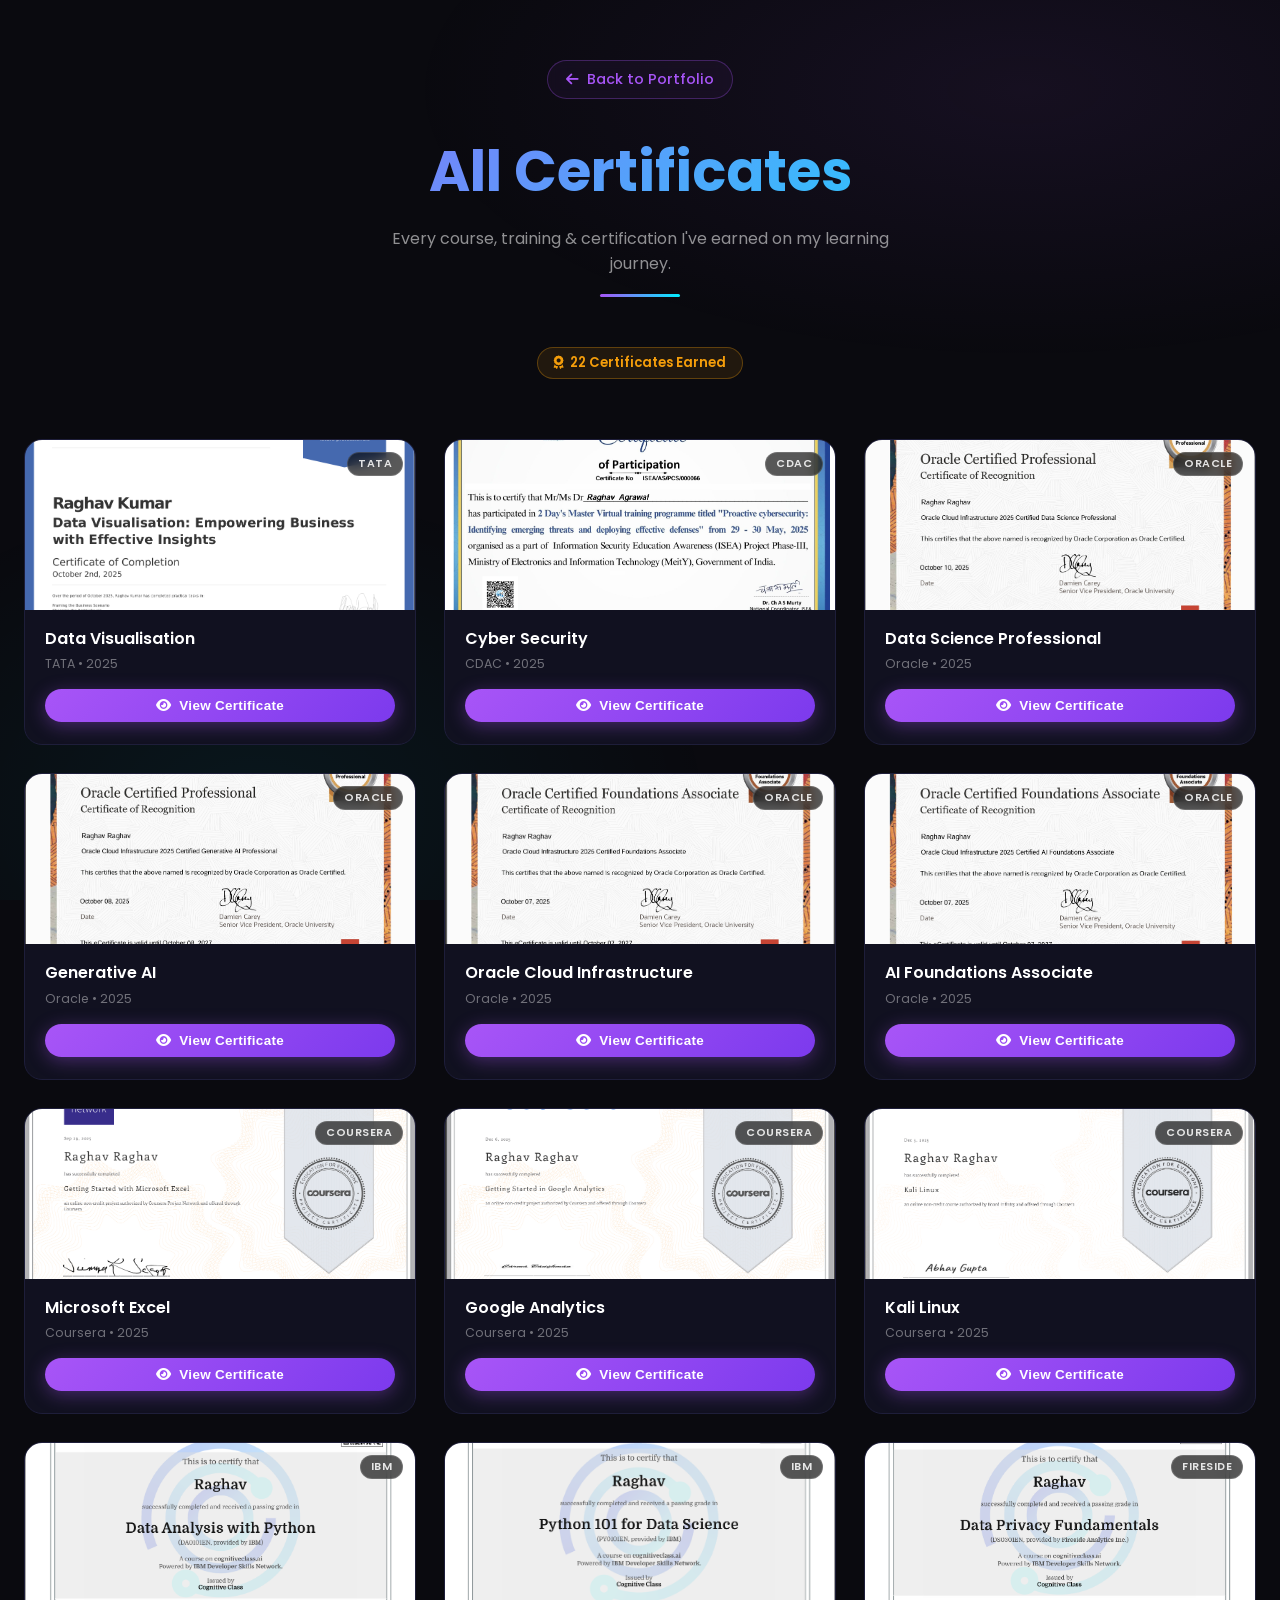
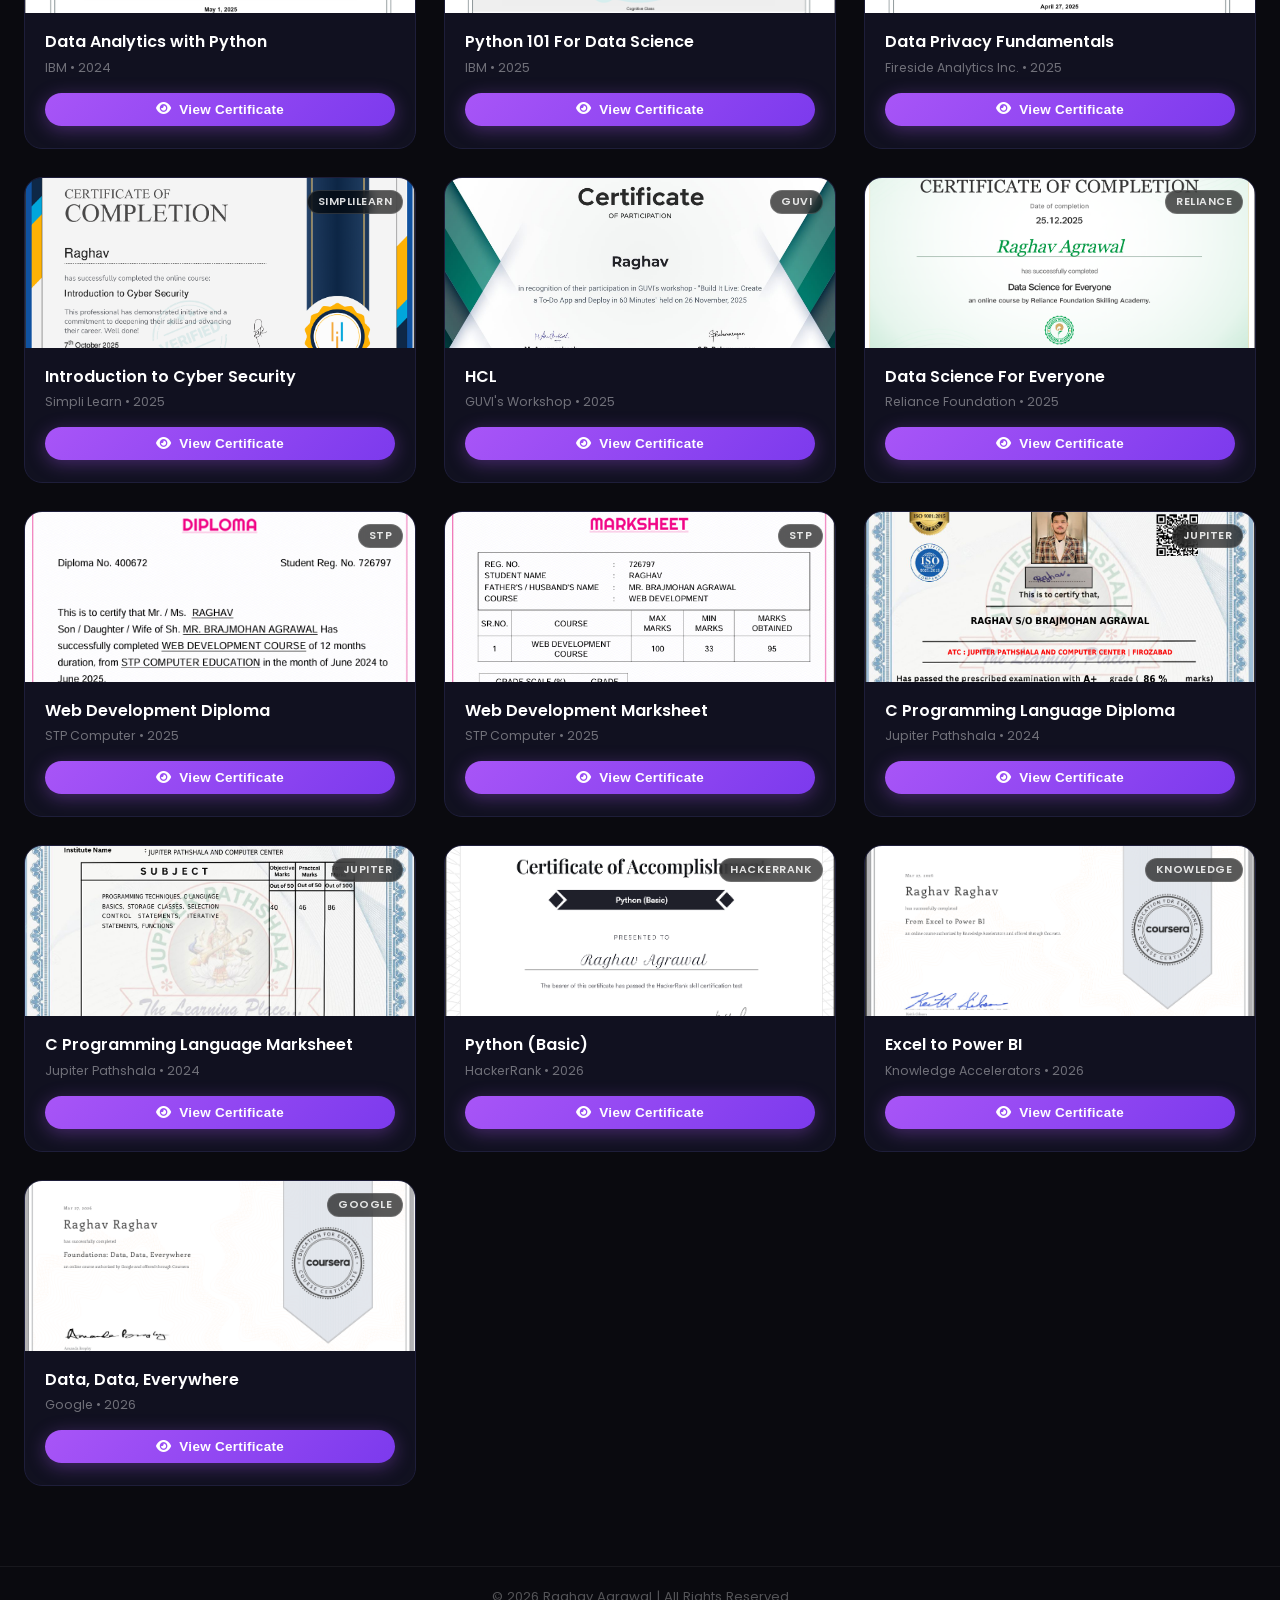
==== all-certificates.html @ f2130885 "Add files via upload" ====
<!DOCTYPE html>
<html lang="en">
<head>
<meta charset="UTF-8">
<meta name="viewport" content="width=device-width, initial-scale=1.0">
<title>All Certificates | Raghav Agrawal</title>
<link href="https://fonts.googleapis.com/css2?family=Poppins:wght@300;400;600;700&display=swap" rel="stylesheet">
<link href="https://cdnjs.cloudflare.com/ajax/libs/font-awesome/6.5.0/css/all.min.css" rel="stylesheet">
<style>
  *, *::before, *::after { margin: 0; padding: 0; box-sizing: border-box; }

  :root {
    --cyan: #0ef;
    --purple: #a855f7;
    --gold: #f59e0b;
    --dark: #0a0a0f;
    --card-bg: #111120;
    --card-border: #1e1e3a;
  }

  body {
    background: var(--dark);
    color: #fff;
    font-family: 'Poppins', sans-serif;
    min-height: 100vh;
    overflow-x: hidden;
  }

  body::before {
    content: '';
    position: fixed;
    inset: 0;
    background:
      radial-gradient(ellipse 80% 50% at 80% 10%, rgba(168,85,247,0.08) 0%, transparent 60%),
      radial-gradient(ellipse 60% 60% at 20% 90%, rgba(0,238,255,0.06) 0%, transparent 60%);
    pointer-events: none;
    z-index: 0;
  }

  /* ─── Header ─── */
  .page-header {
    position: relative;
    z-index: 1;
    text-align: center;
    padding: 60px 20px 20px;
  }

  .back-btn {
    display: inline-flex;
    align-items: center;
    gap: 8px;
    color: var(--purple);
    text-decoration: none;
    font-size: 0.9rem;
    font-weight: 500;
    margin-bottom: 30px;
    padding: 8px 18px;
    border: 1px solid rgba(168,85,247,0.3);
    border-radius: 30px;
    transition: all 0.3s;
    backdrop-filter: blur(6px);
    background: rgba(168,85,247,0.05);
  }
  .back-btn:hover {
    background: rgba(168,85,247,0.15);
    box-shadow: 0 0 20px rgba(168,85,247,0.3);
    transform: translateX(-4px);
  }

  .page-header h1 {
    font-size: clamp(2rem, 5vw, 3.5rem);
    font-weight: 700;
    background: linear-gradient(135deg, var(--purple), var(--cyan));
    -webkit-background-clip: text;
    -webkit-text-fill-color: transparent;
    background-clip: text;
    margin-bottom: 12px;
  }

  .page-header p {
    color: rgba(255,255,255,0.55);
    font-size: 1rem;
    max-width: 500px;
    margin: 0 auto;
  }

  .divider {
    width: 80px;
    height: 3px;
    background: linear-gradient(90deg, var(--purple), var(--cyan));
    margin: 18px auto 50px;
    border-radius: 4px;
  }

  /* ─── Count badge ─── */
  .cert-count {
    display: inline-flex;
    align-items: center;
    gap: 6px;
    background: rgba(245,158,11,0.1);
    border: 1px solid rgba(245,158,11,0.3);
    color: var(--gold);
    font-size: 0.82rem;
    font-weight: 600;
    padding: 5px 16px;
    border-radius: 20px;
    margin-bottom: 40px;
  }

  /* ─── Grid ─── */
  .certs-grid {
    position: relative;
    z-index: 1;
    display: grid;
    grid-template-columns: repeat(auto-fill, minmax(290px, 1fr));
    gap: 28px;
    max-width: 1300px;
    margin: 0 auto;
    padding: 0 24px 80px;
  }

  /* ─── Card ─── */
  .cert-card {
    background: var(--card-bg);
    border: 1px solid var(--card-border);
    border-radius: 18px;
    overflow: hidden;
    transition: transform 0.35s, box-shadow 0.35s, border-color 0.35s;
    animation: fadeUp 0.5s both;
    cursor: pointer;
  }
  .cert-card:hover {
    transform: translateY(-8px);
    border-color: rgba(168,85,247,0.4);
    box-shadow: 0 20px 50px rgba(168,85,247,0.12), 0 0 0 1px rgba(168,85,247,0.15);
  }

  @keyframes fadeUp {
    from { opacity: 0; transform: translateY(24px); }
    to   { opacity: 1; transform: translateY(0); }
  }

  /* Staggered animation delays */
  .cert-card:nth-child(1)  { animation-delay: 0.03s; }
  .cert-card:nth-child(2)  { animation-delay: 0.07s; }
  .cert-card:nth-child(3)  { animation-delay: 0.11s; }
  .cert-card:nth-child(4)  { animation-delay: 0.15s; }
  .cert-card:nth-child(5)  { animation-delay: 0.19s; }
  .cert-card:nth-child(6)  { animation-delay: 0.23s; }
  .cert-card:nth-child(7)  { animation-delay: 0.27s; }
  .cert-card:nth-child(8)  { animation-delay: 0.31s; }
  .cert-card:nth-child(9)  { animation-delay: 0.35s; }
  .cert-card:nth-child(10) { animation-delay: 0.39s; }
  .cert-card:nth-child(11) { animation-delay: 0.43s; }
  .cert-card:nth-child(12) { animation-delay: 0.47s; }
  .cert-card:nth-child(13) { animation-delay: 0.51s; }
  .cert-card:nth-child(14) { animation-delay: 0.55s; }
  .cert-card:nth-child(15) { animation-delay: 0.59s; }
  .cert-card:nth-child(16) { animation-delay: 0.63s; }
  .cert-card:nth-child(17) { animation-delay: 0.67s; }
  .cert-card:nth-child(18) { animation-delay: 0.71s; }
  .cert-card:nth-child(19) { animation-delay: 0.75s; }
  .cert-card:nth-child(20) { animation-delay: 0.79s; }
  .cert-card:nth-child(21) { animation-delay: 0.83s; }
  .cert-card:nth-child(22) { animation-delay: 0.87s; }

  .cert-img-wrap {
    width: 100%;
    height: 170px;
    overflow: hidden;
    position: relative;
    background: #0d0d1e;
  }
  .cert-img-wrap img {
    width: 100%;
    height: 100%;
    object-fit: cover;
    transition: transform 0.5s;
  }
  .cert-card:hover .cert-img-wrap img {
    transform: scale(1.06);
  }

  /* hover zoom overlay */
  .zoom-overlay {
    position: absolute;
    inset: 0;
    background: rgba(168,85,247,0.15);
    display: flex;
    align-items: center;
    justify-content: center;
    opacity: 0;
    transition: opacity 0.3s;
  }
  .zoom-overlay i {
    font-size: 2rem;
    color: #fff;
    filter: drop-shadow(0 0 10px rgba(168,85,247,0.8));
  }
  .cert-card:hover .zoom-overlay { opacity: 1; }

  /* Issuer badge */
  .cert-issuer {
    position: absolute;
    top: 12px;
    right: 12px;
    background: rgba(0,0,0,0.65);
    border: 1px solid rgba(255,255,255,0.15);
    color: rgba(255,255,255,0.85);
    font-size: 0.68rem;
    font-weight: 600;
    padding: 3px 10px;
    border-radius: 20px;
    backdrop-filter: blur(6px);
    text-transform: uppercase;
    letter-spacing: 0.5px;
  }

  .card-body {
    padding: 18px 20px 22px;
  }

  .card-body h3 {
    font-size: 1rem;
    font-weight: 600;
    color: #fff;
    margin-bottom: 5px;
    line-height: 1.4;
  }

  .card-body .year {
    font-size: 0.78rem;
    color: rgba(255,255,255,0.4);
    margin-bottom: 16px;
  }

  /* ─── View Button ─── */
  .btn-view {
    display: inline-flex;
    align-items: center;
    gap: 8px;
    padding: 9px 22px;
    border-radius: 30px;
    font-size: 0.84rem;
    font-weight: 600;
    text-decoration: none;
    cursor: pointer;
    border: none;
    transition: all 0.3s;
    width: 100%;
    justify-content: center;
    position: relative;
    overflow: hidden;
    background: linear-gradient(135deg, var(--purple), #7c3aed);
    color: #fff;
    box-shadow: 0 4px 18px rgba(168,85,247,0.35);
    letter-spacing: 0.3px;
  }

  .btn-view::before {
    content: '';
    position: absolute;
    top: 0; left: -100%;
    width: 100%; height: 100%;
    background: linear-gradient(90deg, transparent, rgba(255,255,255,0.18), transparent);
    transition: left 0.5s;
  }
  .btn-view:hover {
    box-shadow: 0 6px 30px rgba(168,85,247,0.6);
    transform: translateY(-2px);
  }
  .btn-view:hover::before {
    left: 100%;
  }

  /* ─── Lightbox ─── */
  .lightbox {
    display: none;
    position: fixed;
    inset: 0;
    background: rgba(0,0,0,0.92);
    z-index: 9999;
    align-items: center;
    justify-content: center;
    padding: 20px;
    backdrop-filter: blur(10px);
    animation: fadeIn 0.2s;
  }
  .lightbox.active { display: flex; }

  @keyframes fadeIn {
    from { opacity: 0; } to { opacity: 1; }
  }

  .lightbox-inner {
    position: relative;
    max-width: 90vw;
    max-height: 90vh;
    animation: popIn 0.3s cubic-bezier(0.34, 1.56, 0.64, 1);
  }
  @keyframes popIn {
    from { opacity: 0; transform: scale(0.85); }
    to   { opacity: 1; transform: scale(1); }
  }

  .lightbox-inner img {
    max-width: 100%;
    max-height: 85vh;
    border-radius: 12px;
    box-shadow: 0 0 60px rgba(168,85,247,0.4);
    display: block;
  }

  .lightbox-close {
    position: absolute;
    top: -16px;
    right: -16px;
    width: 36px;
    height: 36px;
    border-radius: 50%;
    background: var(--purple);
    color: #fff;
    border: none;
    cursor: pointer;
    font-size: 1.1rem;
    display: flex;
    align-items: center;
    justify-content: center;
    box-shadow: 0 0 18px rgba(168,85,247,0.6);
    transition: background 0.2s, transform 0.2s;
  }
  .lightbox-close:hover {
    background: #7c3aed;
    transform: rotate(90deg) scale(1.1);
  }

  .lightbox-caption {
    text-align: center;
    margin-top: 14px;
    color: rgba(255,255,255,0.7);
    font-size: 0.9rem;
  }

  /* ─── Footer ─── */
  .page-footer {
    position: relative;
    z-index: 1;
    text-align: center;
    padding: 20px;
    color: rgba(255,255,255,0.3);
    font-size: 0.82rem;
    border-top: 1px solid rgba(255,255,255,0.06);
  }

  @media (max-width: 480px) {
    .certs-grid { grid-template-columns: 1fr; }
  }
</style>
</head>
<body>

<div class="page-header">
  <div>
    <a href="index.html" class="back-btn"><i class="fas fa-arrow-left"></i> Back to Portfolio</a>
  </div>
  <h1>All Certificates</h1>
  <p>Every course, training & certification I've earned on my learning journey.</p>
  <div class="divider"></div>
  <div class="cert-count"><i class="fas fa-award"></i> 22 Certificates Earned</div>
</div>

<div class="certs-grid">

  <!-- 1 -->
  <div class="cert-card" onclick="openLight('assets/Certificates/Data Visualisation.png','Data Visualisation — TATA • 2025')">
    <div class="cert-img-wrap">
      <img src="assets/Certificates/Data Visualisation.png" alt="Data Visualisation">
      <span class="cert-issuer">TATA</span>
      <div class="zoom-overlay"><i class="fas fa-search-plus"></i></div>
    </div>
    <div class="card-body">
      <h3>Data Visualisation</h3>
      <p class="year">TATA • 2025</p>
      <button class="btn-view" onclick="event.stopPropagation(); openLight('assets/Certificates/Data Visualisation.png','Data Visualisation — TATA • 2025')">
        <i class="fas fa-eye"></i> View Certificate
      </button>
    </div>
  </div>

  <!-- 2 -->
  <div class="cert-card" onclick="openLight('assets/Certificates/CDAC.png','Cyber Security — CDAC • 2025')">
    <div class="cert-img-wrap">
      <img src="assets/Certificates/CDAC.png" alt="Cyber Security CDAC">
      <span class="cert-issuer">CDAC</span>
      <div class="zoom-overlay"><i class="fas fa-search-plus"></i></div>
    </div>
    <div class="card-body">
      <h3>Cyber Security</h3>
      <p class="year">CDAC • 2025</p>
      <button class="btn-view" onclick="event.stopPropagation(); openLight('assets/Certificates/CDAC.png','Cyber Security — CDAC • 2025')">
        <i class="fas fa-eye"></i> View Certificate
      </button>
    </div>
  </div>

  <!-- 3 -->
  <div class="cert-card" onclick="openLight('assets/Certificates/Data Science Profissional.png','Data Science Professional — Oracle • 2025')">
    <div class="cert-img-wrap">
      <img src="assets/Certificates/Data Science Profissional.png" alt="Data Science Professional">
      <span class="cert-issuer">Oracle</span>
      <div class="zoom-overlay"><i class="fas fa-search-plus"></i></div>
    </div>
    <div class="card-body">
      <h3>Data Science Professional</h3>
      <p class="year">Oracle • 2025</p>
      <button class="btn-view" onclick="event.stopPropagation(); openLight('assets/Certificates/Data Science Profissional.png','Data Science Professional — Oracle • 2025')">
        <i class="fas fa-eye"></i> View Certificate
      </button>
    </div>
  </div>

  <!-- 4 -->
  <div class="cert-card" onclick="openLight('assets/Certificates/Generative Ai.png','Generative AI — Oracle • 2025')">
    <div class="cert-img-wrap">
      <img src="assets/Certificates/Generative Ai.png" alt="Generative AI">
      <span class="cert-issuer">Oracle</span>
      <div class="zoom-overlay"><i class="fas fa-search-plus"></i></div>
    </div>
    <div class="card-body">
      <h3>Generative AI</h3>
      <p class="year">Oracle • 2025</p>
      <button class="btn-view" onclick="event.stopPropagation(); openLight('assets/Certificates/Generative Ai.png','Generative AI — Oracle • 2025')">
        <i class="fas fa-eye"></i> View Certificate
      </button>
    </div>
  </div>

  <!-- 5 -->
  <div class="cert-card" onclick="openLight('assets/Certificates/Oracle Cloud Infrastructure.png','Oracle Cloud Infrastructure • 2025')">
    <div class="cert-img-wrap">
      <img src="assets/Certificates/Oracle Cloud Infrastructure.png" alt="Oracle Cloud Infrastructure">
      <span class="cert-issuer">Oracle</span>
      <div class="zoom-overlay"><i class="fas fa-search-plus"></i></div>
    </div>
    <div class="card-body">
      <h3>Oracle Cloud Infrastructure</h3>
      <p class="year">Oracle • 2025</p>
      <button class="btn-view" onclick="event.stopPropagation(); openLight('assets/Certificates/Oracle Cloud Infrastructure.png','Oracle Cloud Infrastructure • 2025')">
        <i class="fas fa-eye"></i> View Certificate
      </button>
    </div>
  </div>

  <!-- 6 -->
  <div class="cert-card" onclick="openLight('assets/Certificates/AI Foundations Associate.png','AI Foundations Associate — Oracle • 2025')">
    <div class="cert-img-wrap">
      <img src="assets/Certificates/AI Foundations Associate.png" alt="AI Foundations Associate">
      <span class="cert-issuer">Oracle</span>
      <div class="zoom-overlay"><i class="fas fa-search-plus"></i></div>
    </div>
    <div class="card-body">
      <h3>AI Foundations Associate</h3>
      <p class="year">Oracle • 2025</p>
      <button class="btn-view" onclick="event.stopPropagation(); openLight('assets/Certificates/AI Foundations Associate.png','AI Foundations Associate — Oracle • 2025')">
        <i class="fas fa-eye"></i> View Certificate
      </button>
    </div>
  </div>

  <!-- 7 -->
  <div class="cert-card" onclick="openLight('assets/Certificates/Microsoft Excel.png','Microsoft Excel — Coursera • 2025')">
    <div class="cert-img-wrap">
      <img src="assets/Certificates/Microsoft Excel.png" alt="Microsoft Excel">
      <span class="cert-issuer">Coursera</span>
      <div class="zoom-overlay"><i class="fas fa-search-plus"></i></div>
    </div>
    <div class="card-body">
      <h3>Microsoft Excel</h3>
      <p class="year">Coursera • 2025</p>
      <button class="btn-view" onclick="event.stopPropagation(); openLight('assets/Certificates/Microsoft Excel.png','Microsoft Excel — Coursera • 2025')">
        <i class="fas fa-eye"></i> View Certificate
      </button>
    </div>
  </div>

  <!-- 8 -->
  <div class="cert-card" onclick="openLight('assets/Certificates/Google Analytics.png','Google Analytics — Coursera • 2025')">
    <div class="cert-img-wrap">
      <img src="assets/Certificates/Google Analytics.png" alt="Google Analytics">
      <span class="cert-issuer">Coursera</span>
      <div class="zoom-overlay"><i class="fas fa-search-plus"></i></div>
    </div>
    <div class="card-body">
      <h3>Google Analytics</h3>
      <p class="year">Coursera • 2025</p>
      <button class="btn-view" onclick="event.stopPropagation(); openLight('assets/Certificates/Google Analytics.png','Google Analytics — Coursera • 2025')">
        <i class="fas fa-eye"></i> View Certificate
      </button>
    </div>
  </div>

  <!-- 9 -->
  <div class="cert-card" onclick="openLight('assets/Certificates/Kali linux.png','Kali Linux — Coursera • 2025')">
    <div class="cert-img-wrap">
      <img src="assets/Certificates/Kali linux.png" alt="Kali Linux">
      <span class="cert-issuer">Coursera</span>
      <div class="zoom-overlay"><i class="fas fa-search-plus"></i></div>
    </div>
    <div class="card-body">
      <h3>Kali Linux</h3>
      <p class="year">Coursera • 2025</p>
      <button class="btn-view" onclick="event.stopPropagation(); openLight('assets/Certificates/Kali linux.png','Kali Linux — Coursera • 2025')">
        <i class="fas fa-eye"></i> View Certificate
      </button>
    </div>
  </div>

  <!-- 10 -->
  <div class="cert-card" onclick="openLight('assets/Certificates/Data Analysis with Python IBM.png','Data Analytics with Python — IBM • 2024')">
    <div class="cert-img-wrap">
      <img src="assets/Certificates/Data Analysis with Python IBM.png" alt="Data Analysis IBM">
      <span class="cert-issuer">IBM</span>
      <div class="zoom-overlay"><i class="fas fa-search-plus"></i></div>
    </div>
    <div class="card-body">
      <h3>Data Analytics with Python</h3>
      <p class="year">IBM • 2024</p>
      <button class="btn-view" onclick="event.stopPropagation(); openLight('assets/Certificates/Data Analysis with Python IBM.png','Data Analytics with Python — IBM • 2024')">
        <i class="fas fa-eye"></i> View Certificate
      </button>
    </div>
  </div>

  <!-- 11 -->
  <div class="cert-card" onclick="openLight('assets/Certificates/python.png','Python 101 For Data Science — IBM • 2025')">
    <div class="cert-img-wrap">
      <img src="assets/Certificates/python.png" alt="Python IBM">
      <span class="cert-issuer">IBM</span>
      <div class="zoom-overlay"><i class="fas fa-search-plus"></i></div>
    </div>
    <div class="card-body">
      <h3>Python 101 For Data Science</h3>
      <p class="year">IBM • 2025</p>
      <button class="btn-view" onclick="event.stopPropagation(); openLight('assets/Certificates/python.png','Python 101 For Data Science — IBM • 2025')">
        <i class="fas fa-eye"></i> View Certificate
      </button>
    </div>
  </div>

  <!-- 12 -->
  <div class="cert-card" onclick="openLight('assets/Certificates/Data Privacy Fundamentals.png','Data Privacy Fundamentals • 2025')">
    <div class="cert-img-wrap">
      <img src="assets/Certificates/Data Privacy Fundamentals.png" alt="Data Privacy">
      <span class="cert-issuer">Fireside</span>
      <div class="zoom-overlay"><i class="fas fa-search-plus"></i></div>
    </div>
    <div class="card-body">
      <h3>Data Privacy Fundamentals</h3>
      <p class="year">Fireside Analytics Inc. • 2025</p>
      <button class="btn-view" onclick="event.stopPropagation(); openLight('assets/Certificates/Data Privacy Fundamentals.png','Data Privacy Fundamentals • 2025')">
        <i class="fas fa-eye"></i> View Certificate
      </button>
    </div>
  </div>

  <!-- 13 -->
  <div class="cert-card" onclick="openLight('assets/Certificates/Cyber Security.png','Introduction to Cyber Security — Simpli Learn • 2025')">
    <div class="cert-img-wrap">
      <img src="assets/Certificates/Cyber Security.png" alt="Cyber Security">
      <span class="cert-issuer">SimpliLearn</span>
      <div class="zoom-overlay"><i class="fas fa-search-plus"></i></div>
    </div>
    <div class="card-body">
      <h3>Introduction to Cyber Security</h3>
      <p class="year">Simpli Learn • 2025</p>
      <button class="btn-view" onclick="event.stopPropagation(); openLight('assets/Certificates/Cyber Security.png','Introduction to Cyber Security — Simpli Learn • 2025')">
        <i class="fas fa-eye"></i> View Certificate
      </button>
    </div>
  </div>

  <!-- 14 -->
  <div class="cert-card" onclick="openLight('assets/Certificates/HCL.jpg','HCL — GUVI Workshop • 2025')">
    <div class="cert-img-wrap">
      <img src="assets/Certificates/HCL.jpg" alt="HCL">
      <span class="cert-issuer">GUVI</span>
      <div class="zoom-overlay"><i class="fas fa-search-plus"></i></div>
    </div>
    <div class="card-body">
      <h3>HCL</h3>
      <p class="year">GUVI's Workshop • 2025</p>
      <button class="btn-view" onclick="event.stopPropagation(); openLight('assets/Certificates/HCL.jpg','HCL — GUVI Workshop • 2025')">
        <i class="fas fa-eye"></i> View Certificate
      </button>
    </div>
  </div>

  <!-- 15 -->
  <div class="cert-card" onclick="openLight('assets/Certificates/Data-Science-for-Everyone.png','Data Science For Everyone — Reliance Foundation • 2025')">
    <div class="cert-img-wrap">
      <img src="assets/Certificates/Data-Science-for-Everyone.png" alt="Data Science">
      <span class="cert-issuer">Reliance</span>
      <div class="zoom-overlay"><i class="fas fa-search-plus"></i></div>
    </div>
    <div class="card-body">
      <h3>Data Science For Everyone</h3>
      <p class="year">Reliance Foundation • 2025</p>
      <button class="btn-view" onclick="event.stopPropagation(); openLight('assets/Certificates/Data-Science-for-Everyone.png','Data Science For Everyone — Reliance Foundation • 2025')">
        <i class="fas fa-eye"></i> View Certificate
      </button>
    </div>
  </div>

  <!-- 16 -->
  <div class="cert-card" onclick="openLight('assets/Certificates/web development diploma.png','Web Development Diploma — STP Computer • 2025')">
    <div class="cert-img-wrap">
      <img src="assets/Certificates/web development diploma.png" alt="Web Development Diploma">
      <span class="cert-issuer">STP</span>
      <div class="zoom-overlay"><i class="fas fa-search-plus"></i></div>
    </div>
    <div class="card-body">
      <h3>Web Development Diploma</h3>
      <p class="year">STP Computer • 2025</p>
      <button class="btn-view" onclick="event.stopPropagation(); openLight('assets/Certificates/web development diploma.png','Web Development Diploma — STP Computer • 2025')">
        <i class="fas fa-eye"></i> View Certificate
      </button>
    </div>
  </div>

  <!-- 17 -->
  <div class="cert-card" onclick="openLight('assets/Certificates/Web Deblopment Marksheet.png','Web Development Marksheet — STP Computer • 2025')">
    <div class="cert-img-wrap">
      <img src="assets/Certificates/Web Deblopment Marksheet.png" alt="Web Development Marksheet">
      <span class="cert-issuer">STP</span>
      <div class="zoom-overlay"><i class="fas fa-search-plus"></i></div>
    </div>
    <div class="card-body">
      <h3>Web Development Marksheet</h3>
      <p class="year">STP Computer • 2025</p>
      <button class="btn-view" onclick="event.stopPropagation(); openLight('assets/Certificates/Web Deblopment Marksheet.png','Web Development Marksheet — STP Computer • 2025')">
        <i class="fas fa-eye"></i> View Certificate
      </button>
    </div>
  </div>

  <!-- 18 -->
  <div class="cert-card" onclick="openLight('assets/Certificates/C Programming Language.png','C Programming Language Diploma — Jupiter Pathshala • 2024')">
    <div class="cert-img-wrap">
      <img src="assets/Certificates/C Programming Language.png" alt="C Programming">
      <span class="cert-issuer">Jupiter</span>
      <div class="zoom-overlay"><i class="fas fa-search-plus"></i></div>
    </div>
    <div class="card-body">
      <h3>C Programming Language Diploma</h3>
      <p class="year">Jupiter Pathshala • 2024</p>
      <button class="btn-view" onclick="event.stopPropagation(); openLight('assets/Certificates/C Programming Language.png','C Programming Language Diploma — Jupiter Pathshala • 2024')">
        <i class="fas fa-eye"></i> View Certificate
      </button>
    </div>
  </div>

  <!-- 19 -->
  <div class="cert-card" onclick="openLight('assets/Certificates/C Programming Language Marksheet.png','C Programming Marksheet — Jupiter Pathshala • 2024')">
    <div class="cert-img-wrap">
      <img src="assets/Certificates/C Programming Language Marksheet.png" alt="C Programming Marksheet">
      <span class="cert-issuer">Jupiter</span>
      <div class="zoom-overlay"><i class="fas fa-search-plus"></i></div>
    </div>
    <div class="card-body">
      <h3>C Programming Language Marksheet</h3>
      <p class="year">Jupiter Pathshala • 2024</p>
      <button class="btn-view" onclick="event.stopPropagation(); openLight('assets/Certificates/C Programming Language Marksheet.png','C Programming Marksheet — Jupiter Pathshala • 2024')">
        <i class="fas fa-eye"></i> View Certificate
      </button>
    </div>
  </div>

  <!-- 20 -->
  <div class="cert-card" onclick="openLight('assets/Certificates/Hacker rank.png','Python (Basic) — HackerRank • 2026')">
    <div class="cert-img-wrap">
      <img src="assets/Certificates/Hacker rank.png" alt="HackerRank Python">
      <span class="cert-issuer">HackerRank</span>
      <div class="zoom-overlay"><i class="fas fa-search-plus"></i></div>
    </div>
    <div class="card-body">
      <h3>Python (Basic)</h3>
      <p class="year">HackerRank • 2026</p>
      <button class="btn-view" onclick="event.stopPropagation(); openLight('assets/Certificates/Hacker rank.png','Python (Basic) — HackerRank • 2026')">
        <i class="fas fa-eye"></i> View Certificate
      </button>
    </div>
  </div>

  <!-- 21 -->
  <div class="cert-card" onclick="openLight('assets/Certificates/Excel to Power BI.png','Excel to Power BI — Knowledge Accelerators • 2026')">
    <div class="cert-img-wrap">
      <img src="assets/Certificates/Excel to Power BI.png" alt="Excel to Power BI">
      <span class="cert-issuer">Knowledge</span>
      <div class="zoom-overlay"><i class="fas fa-search-plus"></i></div>
    </div>
    <div class="card-body">
      <h3>Excel to Power BI</h3>
      <p class="year">Knowledge Accelerators • 2026</p>
      <button class="btn-view" onclick="event.stopPropagation(); openLight('assets/Certificates/Excel to Power BI.png','Excel to Power BI — Knowledge Accelerators • 2026')">
        <i class="fas fa-eye"></i> View Certificate
      </button>
    </div>
  </div>

  <!-- 22 -->
  <div class="cert-card" onclick="openLight('assets/Certificates/Data, Data EveryWhere.png','Data, Data, Everywhere — Google • 2026')">
    <div class="cert-img-wrap">
      <img src="assets/Certificates/Data, Data EveryWhere.png" alt="Data Data Everywhere">
      <span class="cert-issuer">Google</span>
      <div class="zoom-overlay"><i class="fas fa-search-plus"></i></div>
    </div>
    <div class="card-body">
      <h3>Data, Data, Everywhere</h3>
      <p class="year">Google • 2026</p>
      <button class="btn-view" onclick="event.stopPropagation(); openLight('assets/Certificates/Data, Data EveryWhere.png','Data, Data, Everywhere — Google • 2026')">
        <i class="fas fa-eye"></i> View Certificate
      </button>
    </div>
  </div>

</div>

<!-- Lightbox -->
<div class="lightbox" id="lightbox" onclick="closeLight(event)">
  <div class="lightbox-inner">
    <button class="lightbox-close" onclick="closeLightDirect()"><i class="fas fa-times"></i></button>
    <img id="lightboxImg" src="" alt="">
    <p class="lightbox-caption" id="lightboxCaption"></p>
  </div>
</div>

<footer class="page-footer">
  © 2026 Raghav Agrawal | All Rights Reserved
</footer>

<script>
  function openLight(src, caption) {
    document.getElementById('lightboxImg').src = src;
    document.getElementById('lightboxCaption').textContent = caption;
    document.getElementById('lightbox').classList.add('active');
    document.body.style.overflow = 'hidden';
  }
  function closeLight(e) {
    if (e.target === document.getElementById('lightbox')) {
      closeLightDirect();
    }
  }
  function closeLightDirect() {
    document.getElementById('lightbox').classList.remove('active');
    document.body.style.overflow = '';
  }
  document.addEventListener('keydown', e => {
    if (e.key === 'Escape') closeLightDirect();
  });
</script>

</body>
</html>
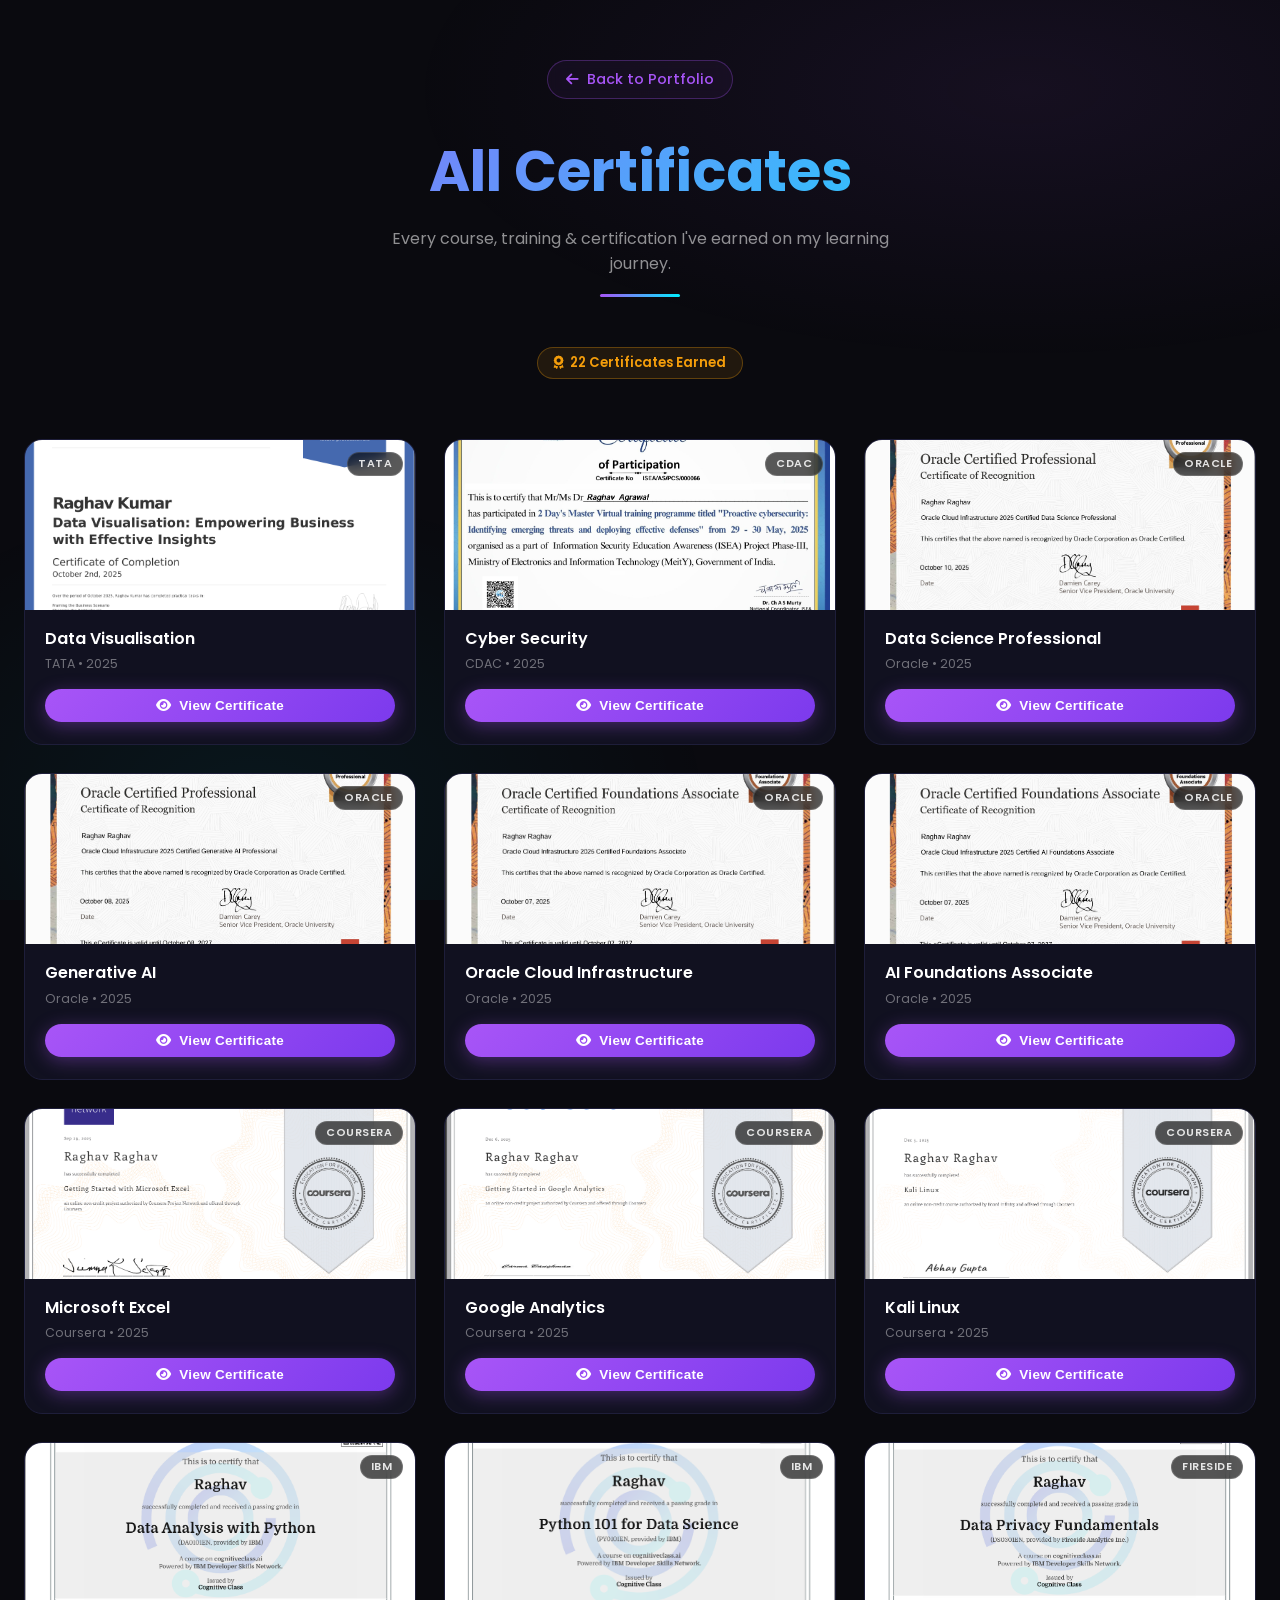
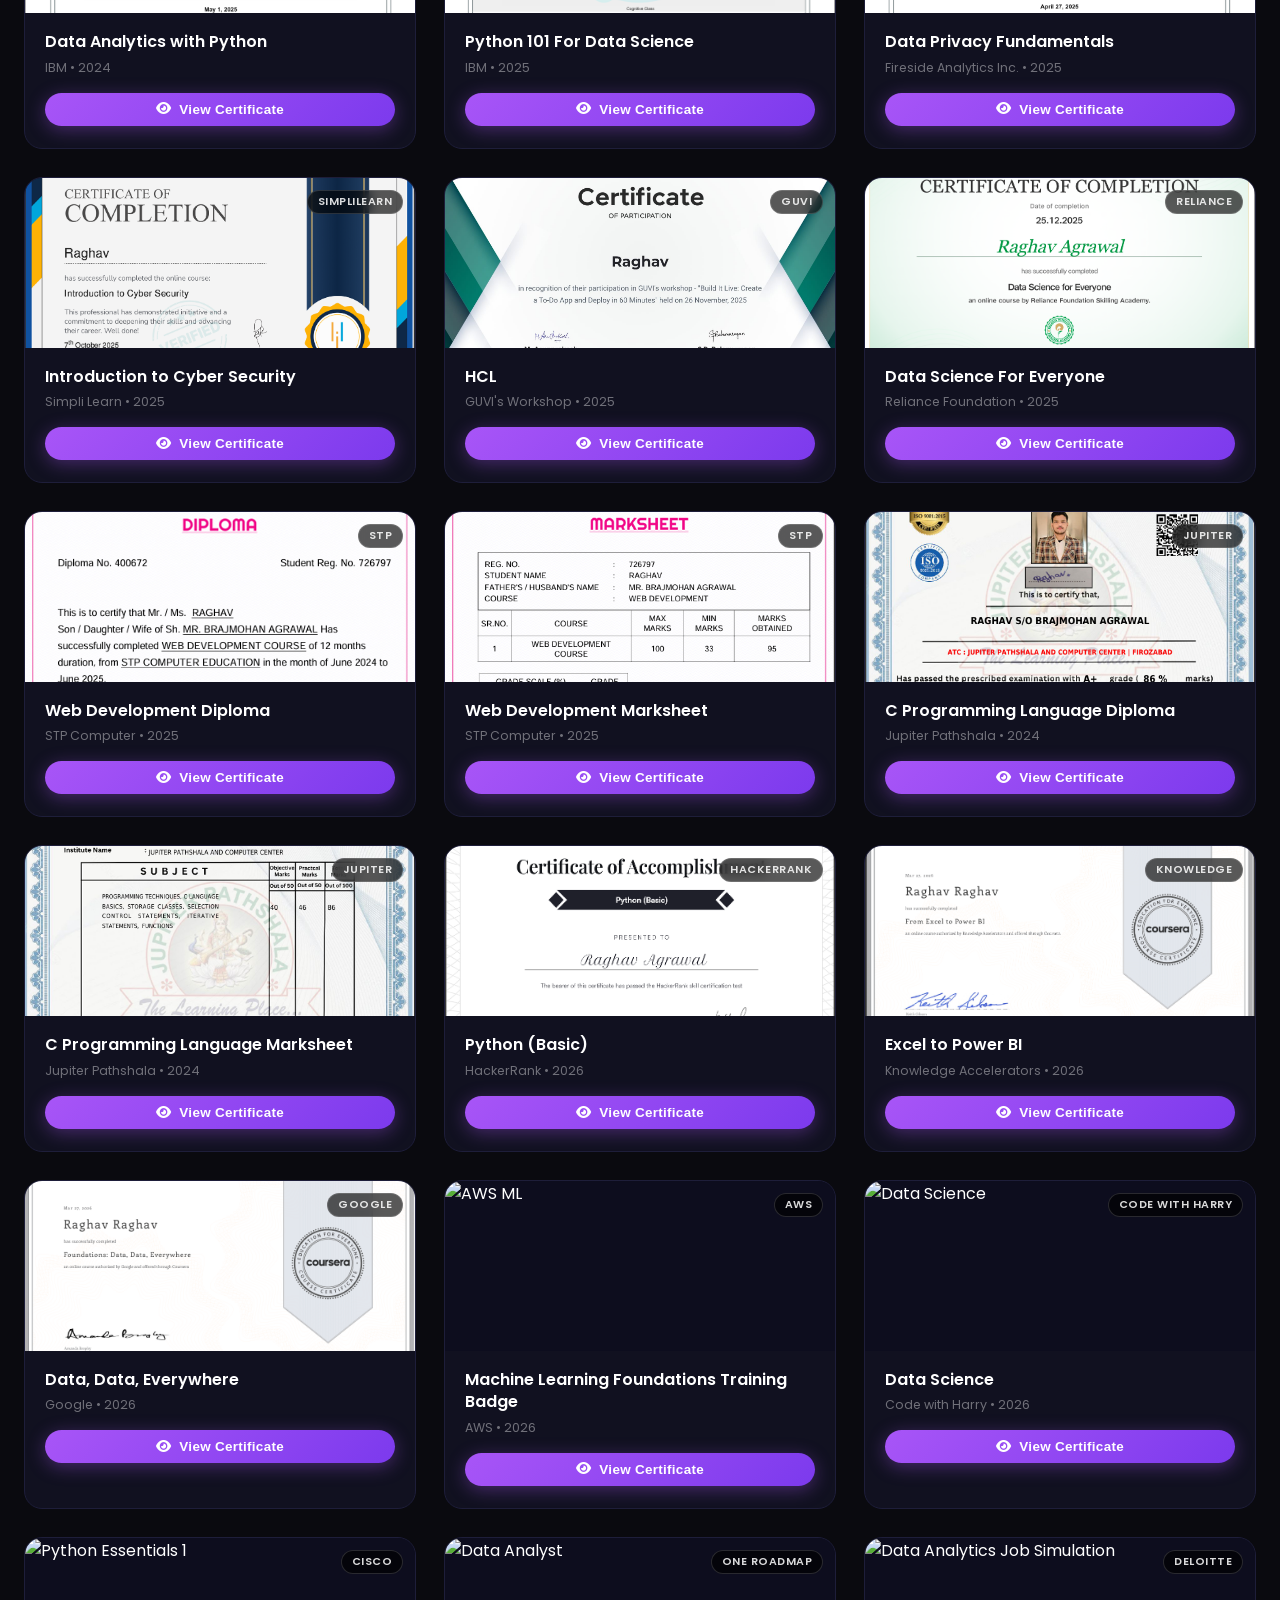
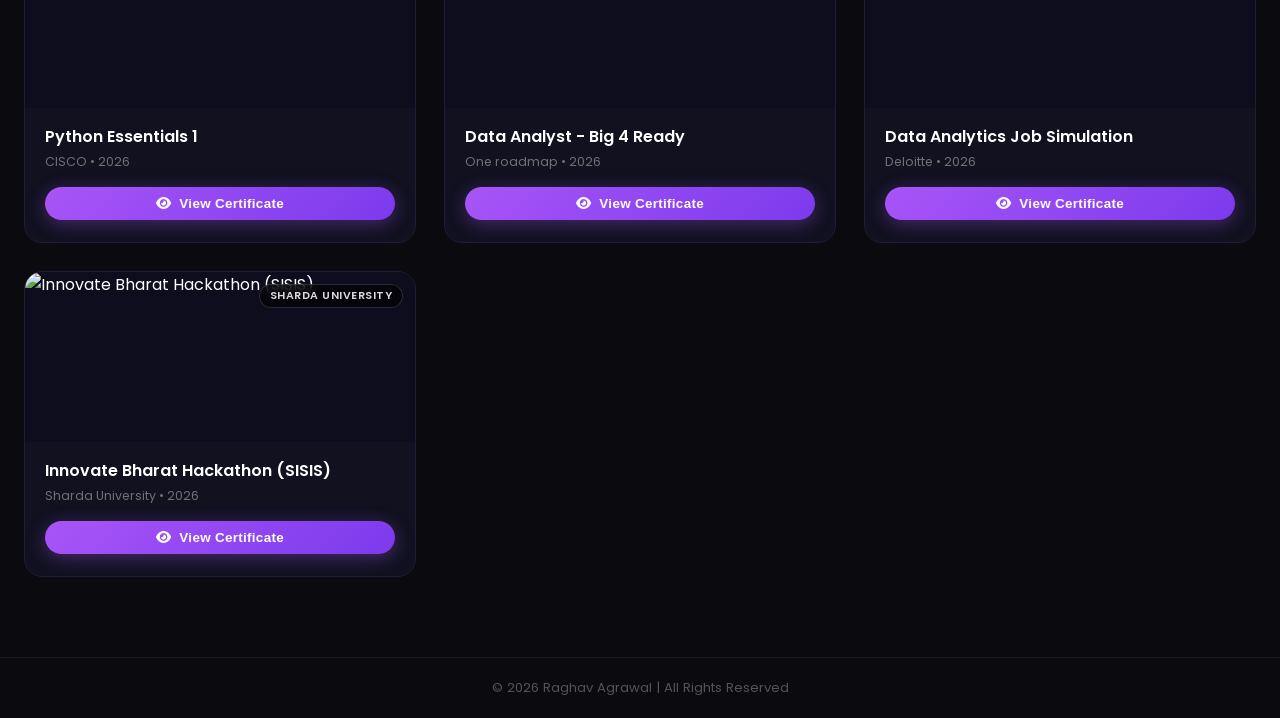
==== commit c307de6c: "Update all-certificates.html" ====
--- a/all-certificates.html
+++ b/all-certificates.html
@@ -722,6 +722,105 @@
       </button>
     </div>
   </div>
+ <!-- ====================================================================================================================================================================  -->
+ <!-- ===================================================================================================================================================================== -->
+  <!-- 23 -->
+  <div class="cert-card" onclick="openLight('assets/Certificates/AWS ML.png','AWS ML — AWS • 2026')">
+    <div class="cert-img-wrap">
+      <img src="assets/Certificates/AWS ML.png" alt="AWS ML">
+      <span class="cert-issuer">AWS</span>
+      <div class="zoom-overlay"><i class="fas fa-search-plus"></i></div>
+    </div>
+    <div class="card-body">
+      <h3>Machine Learning Foundations Training Badge</h3>
+      <p class="year">AWS • 2026</p>
+      <button class="btn-view" onclick="event.stopPropagation(); openLight('assets/Certificates/AWS ML.png','AWS ML — AWS • 2026')">
+        <i class="fas fa-eye"></i> View Certificate
+      </button>
+    </div>
+  </div>
+
+    <!-- 24 -->
+  <div class="cert-card" onclick="openLight('assets/Certificates/Code with Harry.png','Data Science — Code with Harry • 2026')">
+    <div class="cert-img-wrap">
+      <img src="assets/Certificates/Code with Harry.png" alt="Data Science">
+      <span class="cert-issuer">Code with Harry</span>
+      <div class="zoom-overlay"><i class="fas fa-search-plus"></i></div>
+    </div>
+    <div class="card-body">
+      <h3>Data Science</h3>
+      <p class="year">Code with Harry • 2026</p>
+      <button class="btn-view" onclick="event.stopPropagation(); openLight('assets/Certificates/Code with Harry.png','Data Science — Code with Harry • 2026')">
+        <i class="fas fa-eye"></i> View Certificate
+      </button>
+    </div>
+  </div>
+
+  <!-- 25 -->
+  <div class="cert-card" onclick="openLight('assets/Certificates/Python PI.png','Python Essentials 1 — CISCO • 2026')">
+    <div class="cert-img-wrap">
+      <img src="assets/Certificates/Python PI.png" alt="Python Essentials 1">
+      <span class="cert-issuer">CISCO</span>
+      <div class="zoom-overlay"><i class="fas fa-search-plus"></i></div>
+    </div>
+    <div class="card-body">
+      <h3>Python Essentials 1</h3>
+      <p class="year">CISCO • 2026</p>
+      <button class="btn-view" onclick="event.stopPropagation(); openLight('assets/Certificates/Python PI.png','Python Essentials 1 — CISCO • 2026')">
+        <i class="fas fa-eye"></i> View Certificate
+      </button>
+    </div>
+  </div>
+
+  <!-- 26 -->
+  <div class="cert-card" onclick="openLight('assets/Certificates/One roadmap.png','Data Analyst - Big 4 Ready — One roadmap • 2026')">
+    <div class="cert-img-wrap">
+      <img src="assets/Certificates/One roadmap.png" alt="Data Analyst">
+      <span class="cert-issuer">One roadmap</span>
+      <div class="zoom-overlay"><i class="fas fa-search-plus"></i></div>
+    </div>
+    <div class="card-body">
+      <h3>Data Analyst - Big 4 Ready</h3>
+      <p class="year">One roadmap • 2026</p>
+      <button class="btn-view" onclick="event.stopPropagation(); openLight('assets/Certificates/One roadmap.png','Data Analyst - Big 4 Ready — One roadmap • 2026')">
+        <i class="fas fa-eye"></i> View Certificate
+      </button>
+    </div>
+  </div>
+
+  <!-- 27 -->
+  <div class="cert-card" onclick="openLight('assets/Certificates/Deloitte.png','Data	Analytics	Job	Simulation — Deloitte • 2026')">
+    <div class="cert-img-wrap">
+      <img src="assets/Certificates/Deloitte.png" alt="Data	Analytics	Job	Simulation">
+      <span class="cert-issuer">Deloitte</span>
+      <div class="zoom-overlay"><i class="fas fa-search-plus"></i></div>
+    </div>
+    <div class="card-body">
+      <h3>Data	Analytics	Job	Simulation</h3>
+      <p class="year">Deloitte • 2026</p>
+      <button class="btn-view" onclick="event.stopPropagation(); openLight('assets/Certificates/Deloitte.png','Data	Analytics	Job	Simulation — Deloitte • 2026')">
+        <i class="fas fa-eye"></i> View Certificate
+      </button>
+    </div>
+  </div>
+
+  <!-- 28 -->
+  <div class="cert-card" onclick="openLight('assets/Certificates/Hackathon.png','Innovate Bharat Hackathon (SISIS) — Sharda University • 2026')">
+    <div class="cert-img-wrap">
+      <img src="assets/Certificates/Hackathon.png" alt="Innovate Bharat Hackathon (SISIS)">
+      <span class="cert-issuer">Sharda University</span>
+      <div class="zoom-overlay"><i class="fas fa-search-plus"></i></div>
+    </div>
+    <div class="card-body">
+      <h3>Innovate Bharat Hackathon (SISIS)</h3>
+      <p class="year">Sharda University • 2026</p>
+      <button class="btn-view" onclick="event.stopPropagation(); openLight('assets/Certificates/Hackathon.png','Innovate Bharat Hackathon (SISIS) — Sharda University • 2026')">
+        <i class="fas fa-eye"></i> View Certificate
+      </button>
+    </div>
+  </div>
+  </div>
+
 
 </div>
 
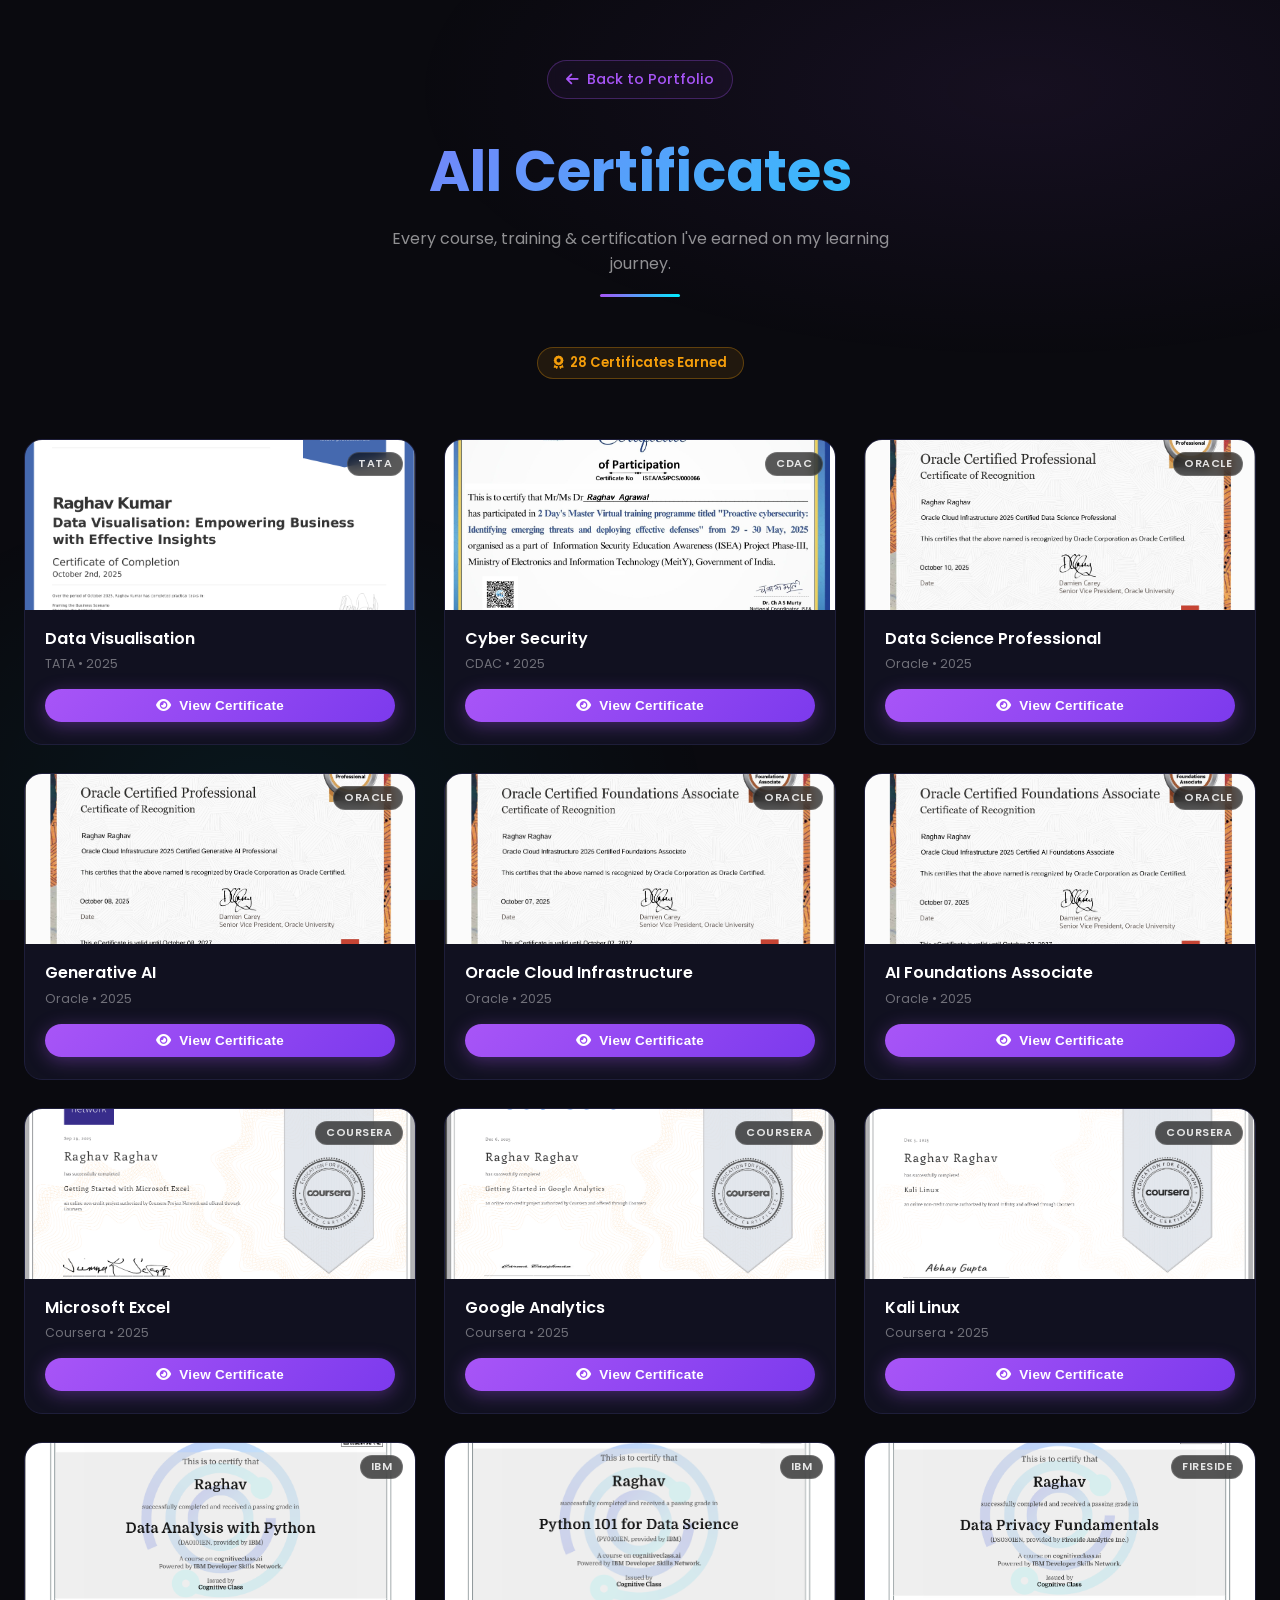
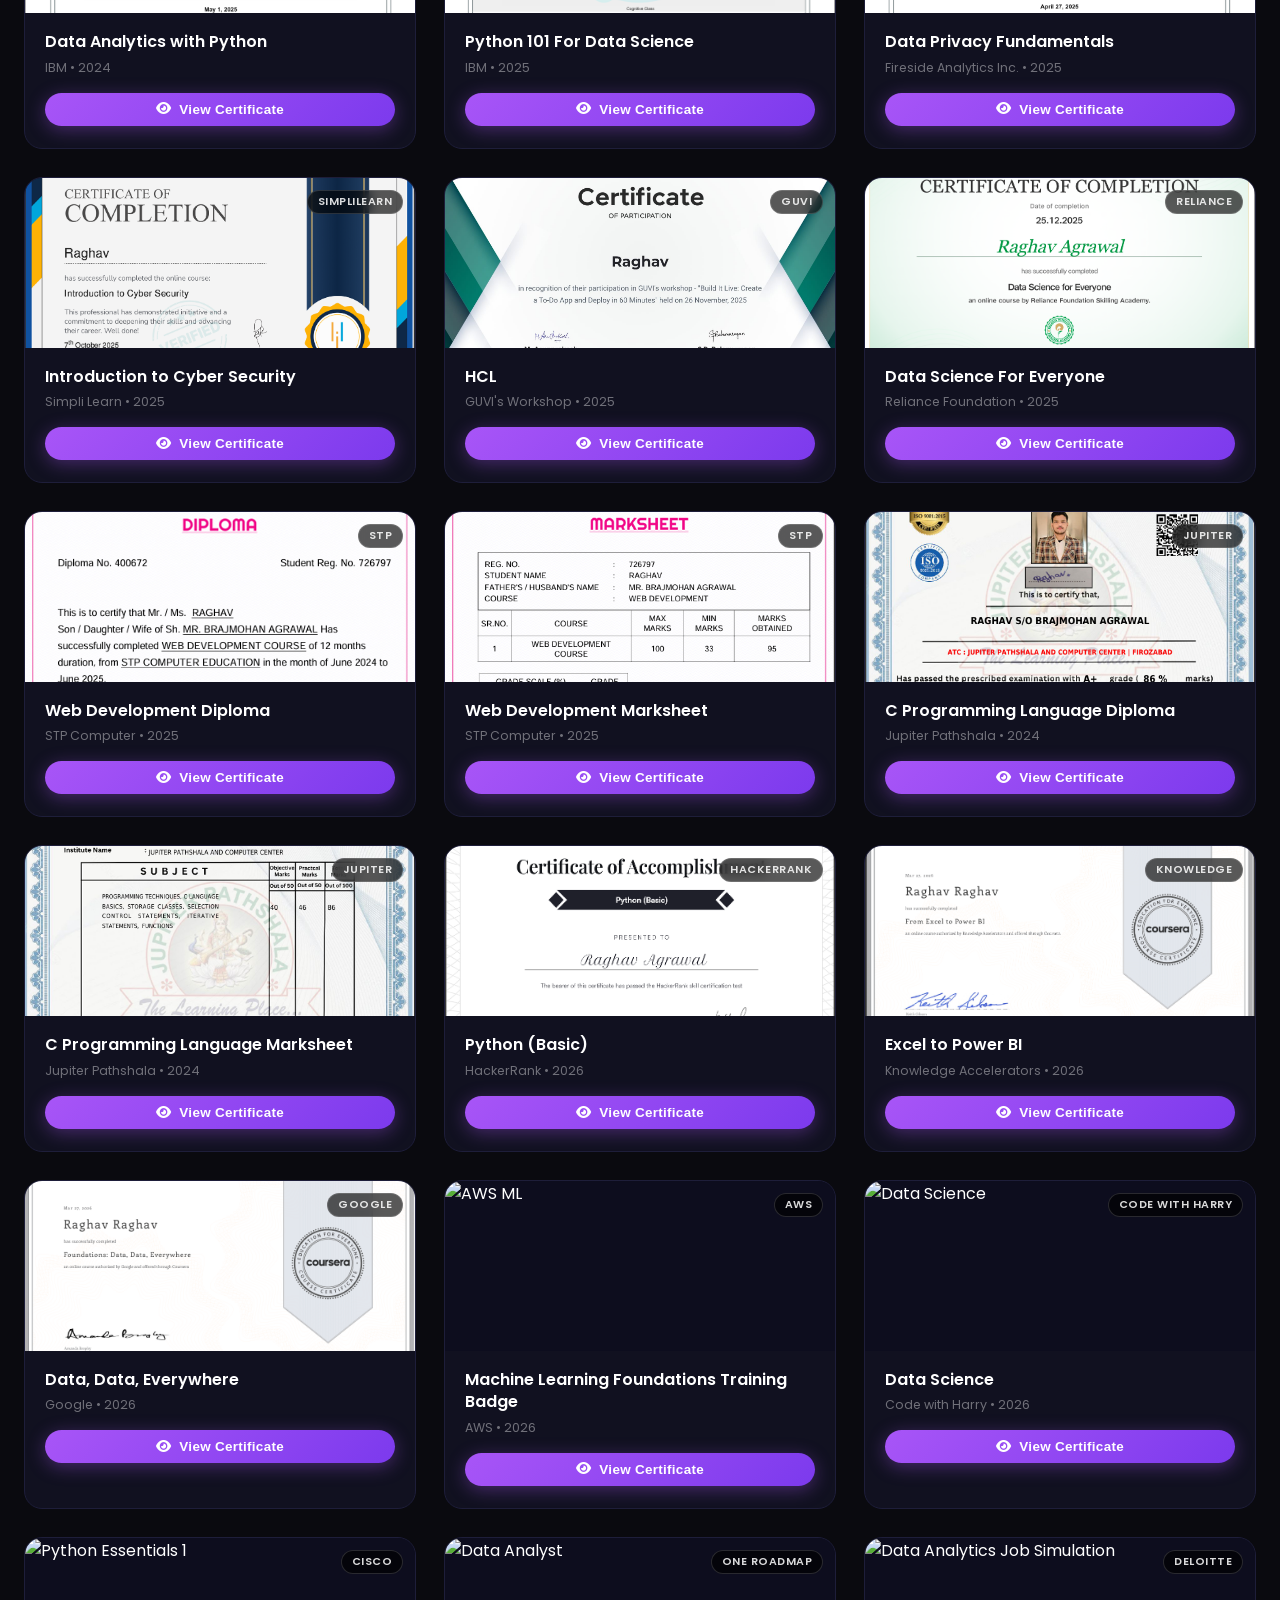
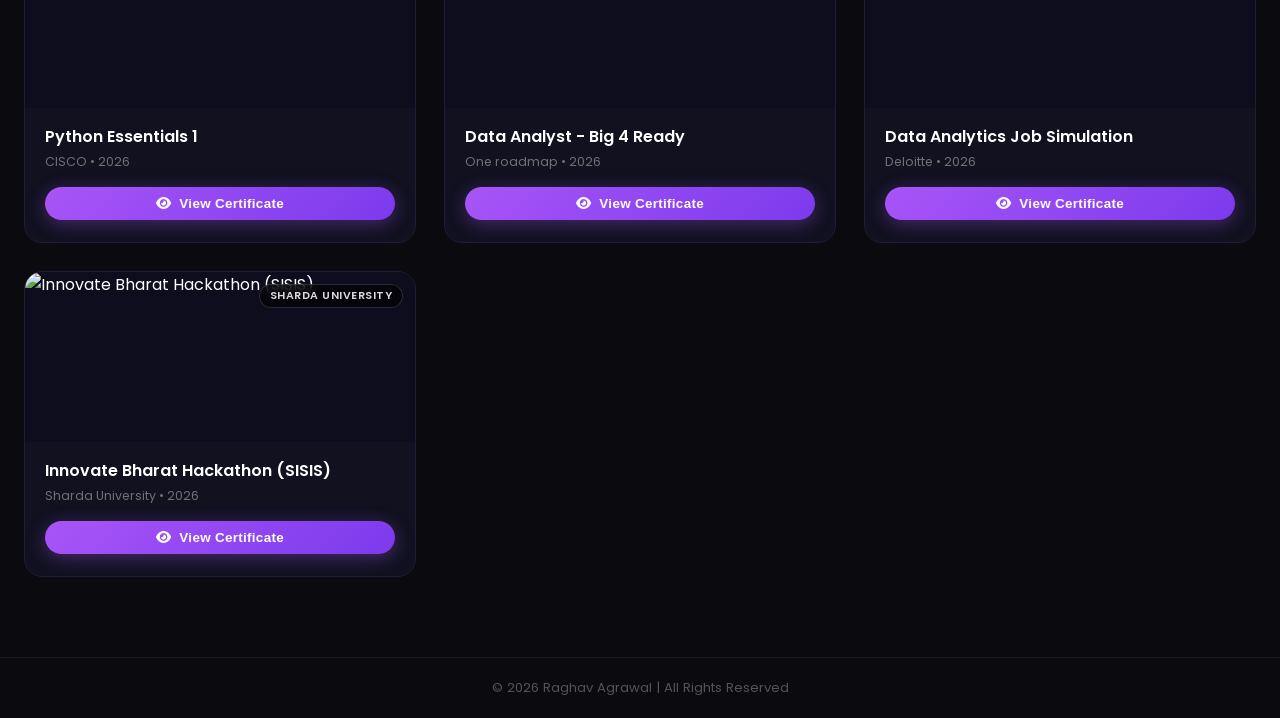
==== commit a8f3a133: "Update certificate count from 22 to 28" ====
--- a/all-certificates.html
+++ b/all-certificates.html
@@ -366,7 +366,7 @@
   <h1>All Certificates</h1>
   <p>Every course, training & certification I've earned on my learning journey.</p>
   <div class="divider"></div>
-  <div class="cert-count"><i class="fas fa-award"></i> 22 Certificates Earned</div>
+  <div class="cert-count"><i class="fas fa-award"></i> 28 Certificates Earned</div>
 </div>
 
 <div class="certs-grid">
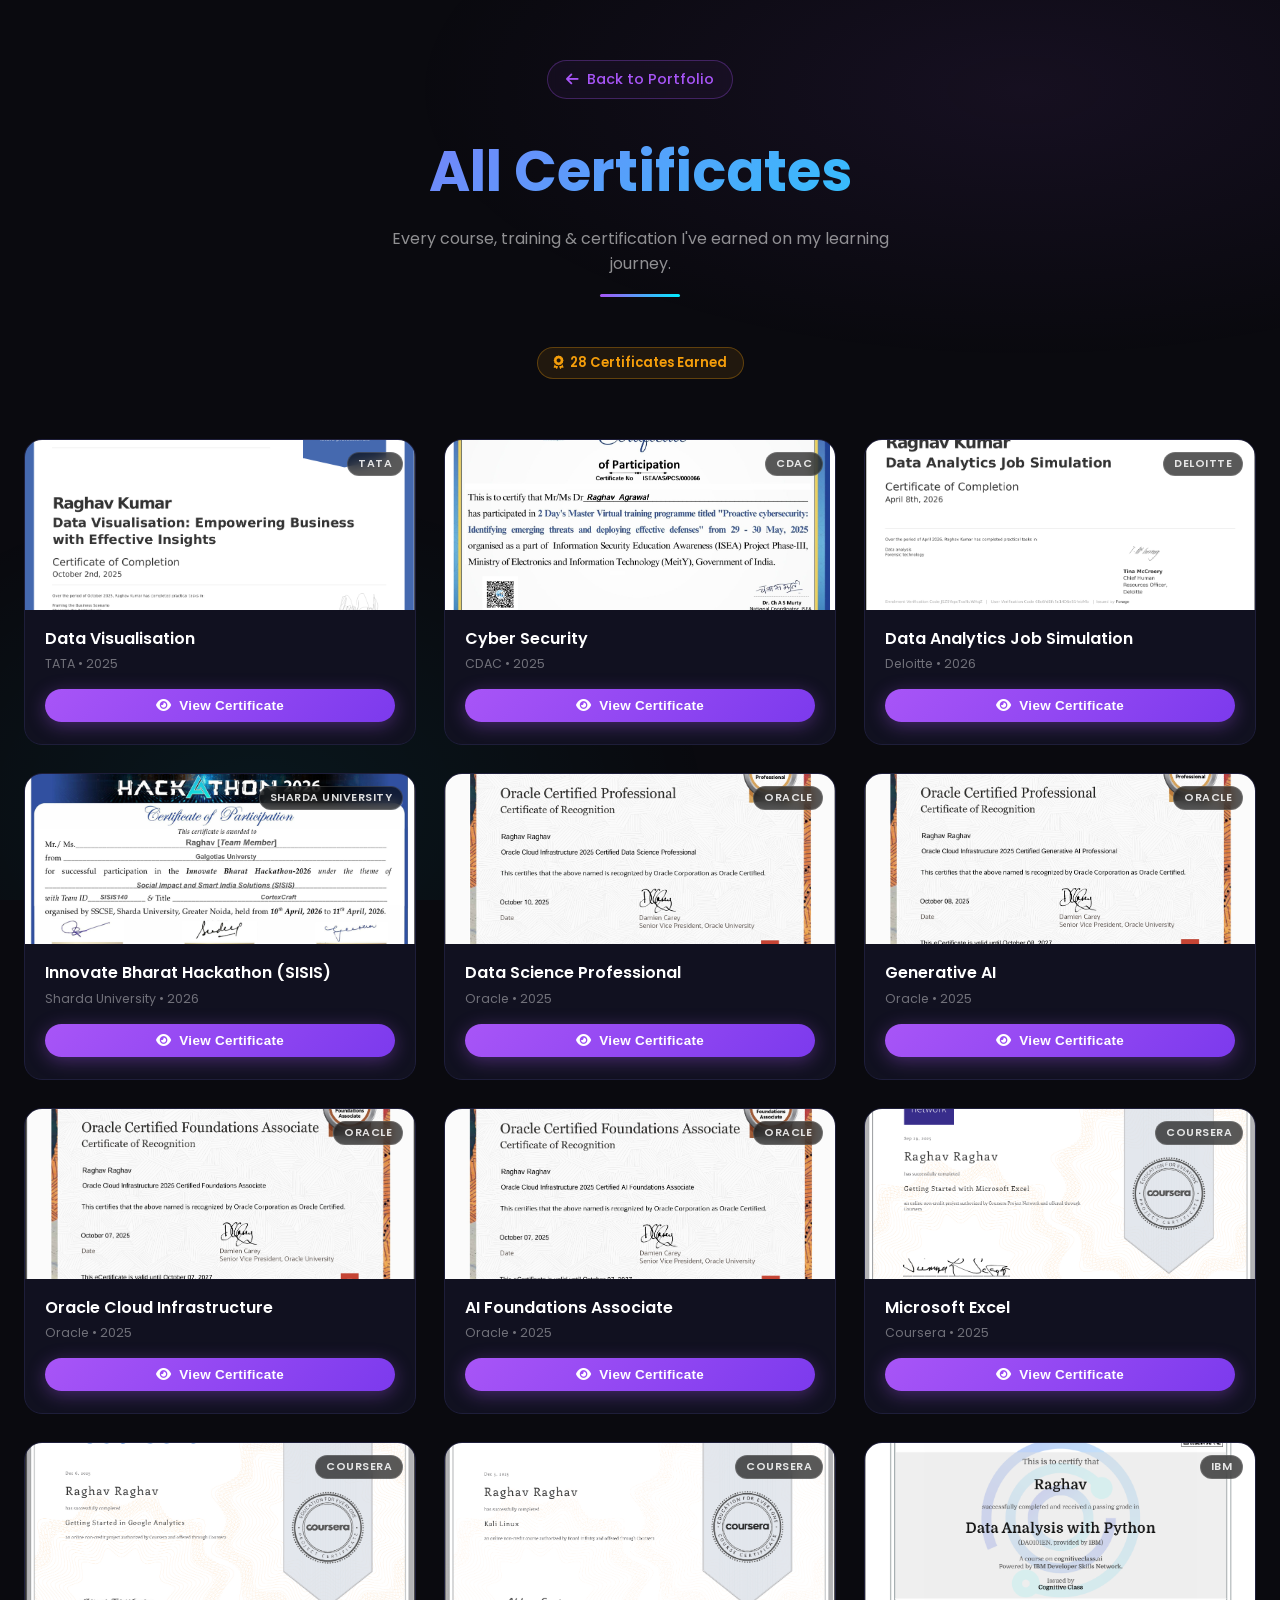
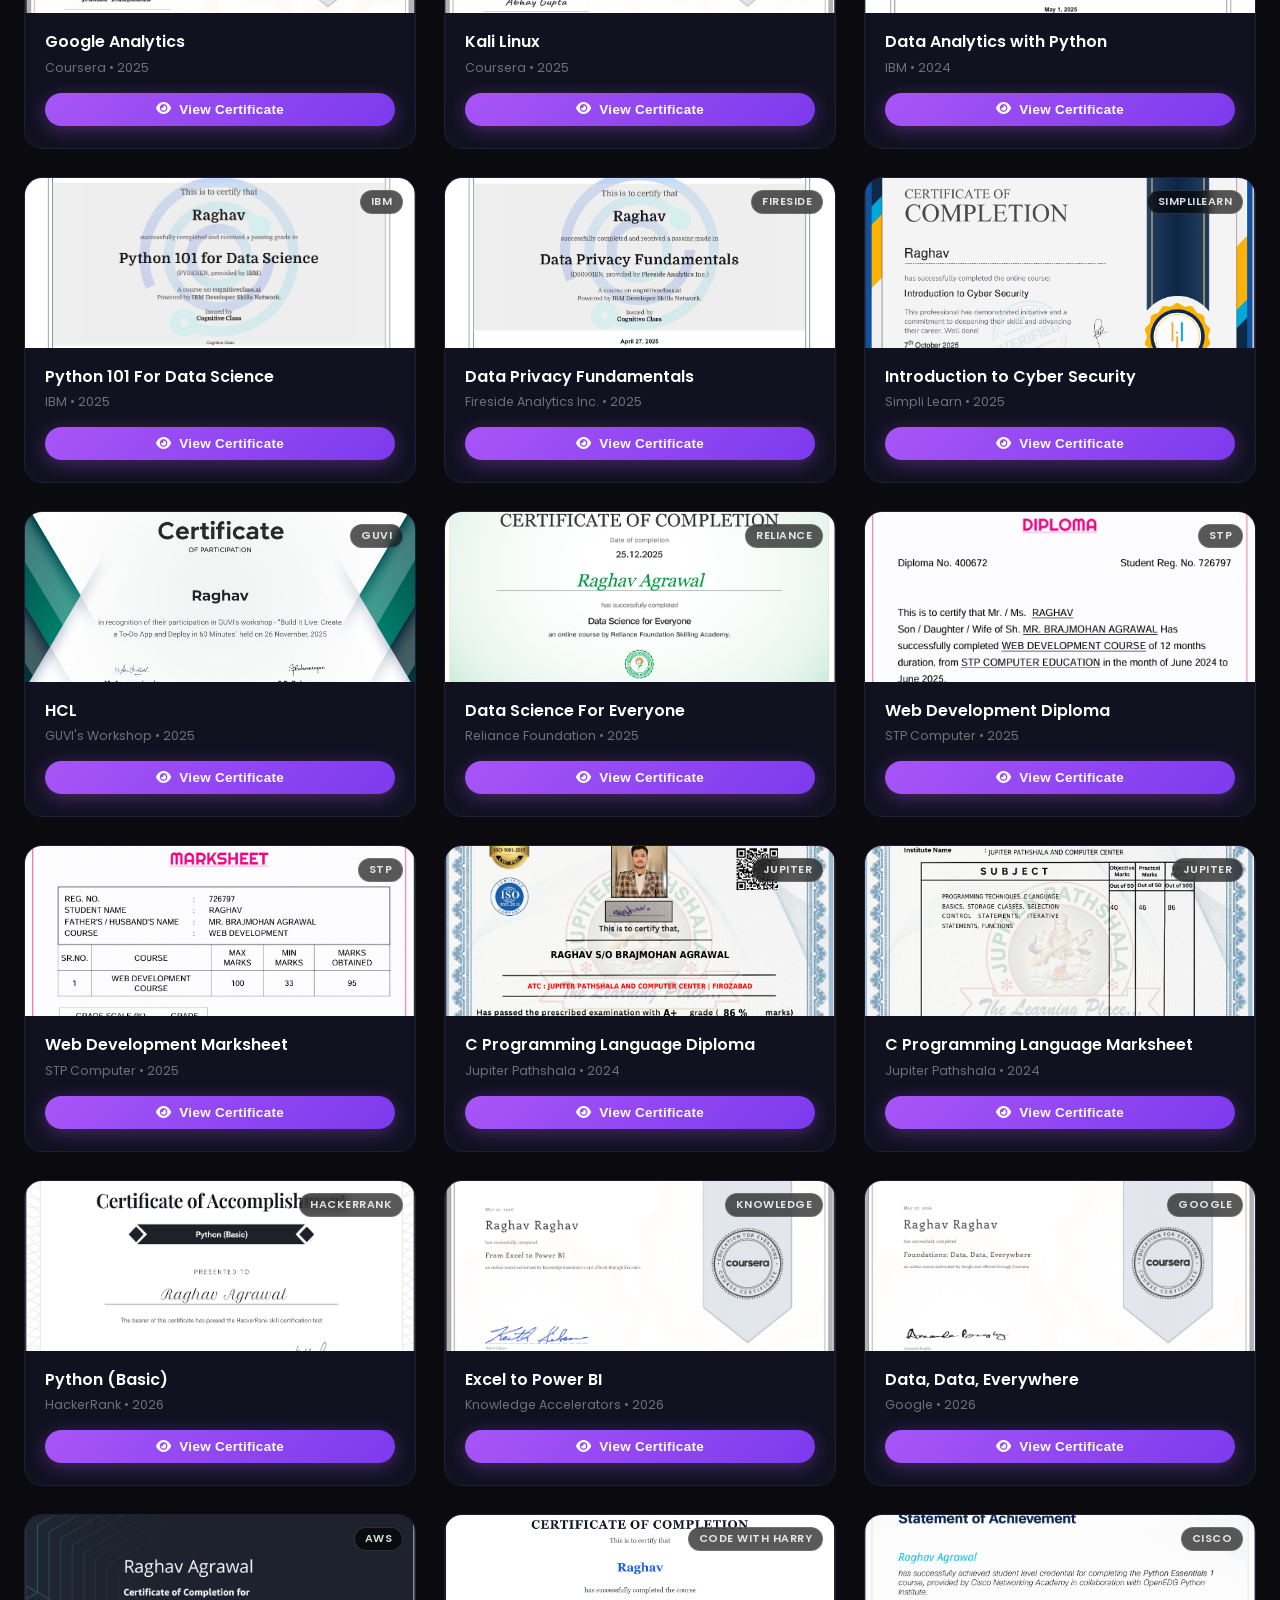
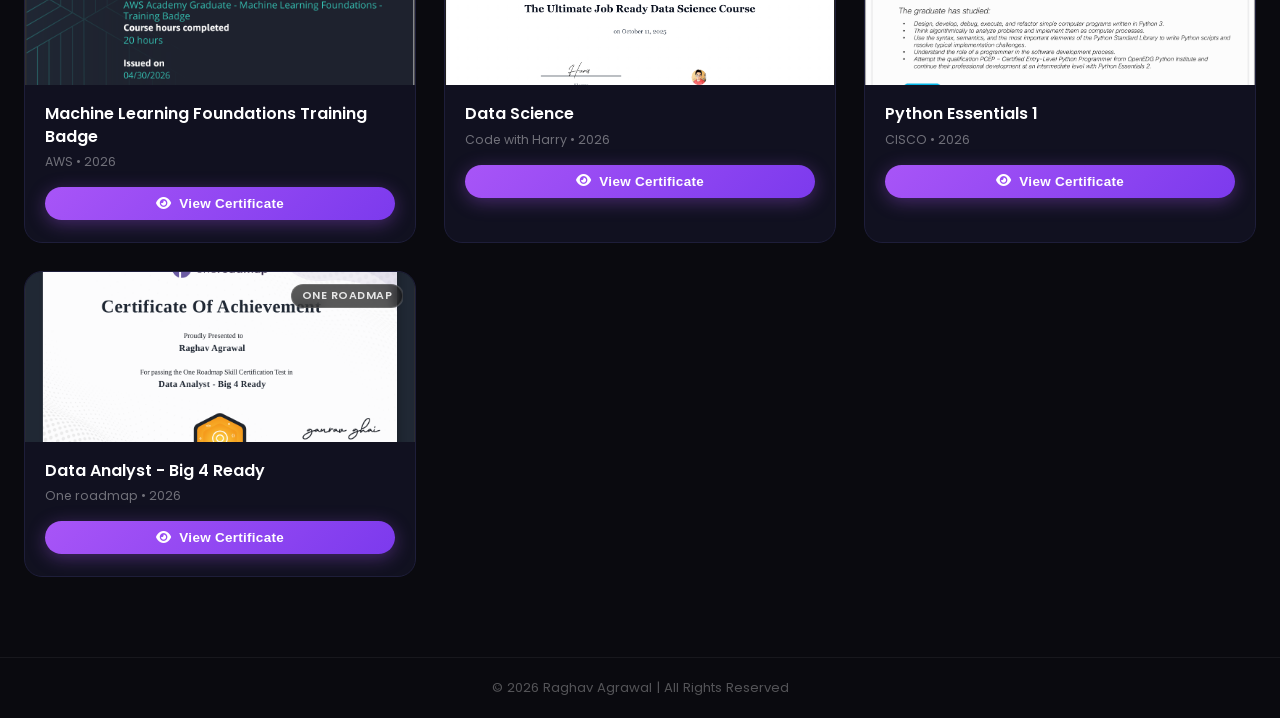
==== commit 02996532: "Update all-certificates.html" ====
--- a/all-certificates.html
+++ b/all-certificates.html
@@ -402,6 +402,38 @@
       </button>
     </div>
   </div>
+ <!-- 27 -->
+  <div class="cert-card" onclick="openLight('assets/Certificates/Deloitte.png','Data	Analytics	Job	Simulation — Deloitte • 2026')">
+    <div class="cert-img-wrap">
+      <img src="assets/Certificates/Deloitte.png" alt="Data	Analytics	Job	Simulation">
+      <span class="cert-issuer">Deloitte</span>
+      <div class="zoom-overlay"><i class="fas fa-search-plus"></i></div>
+    </div>
+    <div class="card-body">
+      <h3>Data	Analytics	Job	Simulation</h3>
+      <p class="year">Deloitte • 2026</p>
+      <button class="btn-view" onclick="event.stopPropagation(); openLight('assets/Certificates/Deloitte.png','Data	Analytics	Job	Simulation — Deloitte • 2026')">
+        <i class="fas fa-eye"></i> View Certificate
+      </button>
+    </div>
+  </div>
+
+  <!-- 28 -->
+  <div class="cert-card" onclick="openLight('assets/Certificates/Hackathon.png','Innovate Bharat Hackathon (SISIS) — Sharda University • 2026')">
+    <div class="cert-img-wrap">
+      <img src="assets/Certificates/Hackathon.png" alt="Innovate Bharat Hackathon (SISIS)">
+      <span class="cert-issuer">Sharda University</span>
+      <div class="zoom-overlay"><i class="fas fa-search-plus"></i></div>
+    </div>
+    <div class="card-body">
+      <h3>Innovate Bharat Hackathon (SISIS)</h3>
+      <p class="year">Sharda University • 2026</p>
+      <button class="btn-view" onclick="event.stopPropagation(); openLight('assets/Certificates/Hackathon.png','Innovate Bharat Hackathon (SISIS) — Sharda University • 2026')">
+        <i class="fas fa-eye"></i> View Certificate
+      </button>
+    </div>
+  </div>
+
 
   <!-- 3 -->
   <div class="cert-card" onclick="openLight('assets/Certificates/Data Science Profissional.png','Data Science Professional — Oracle • 2025')">
@@ -788,38 +820,7 @@
     </div>
   </div>
 
-  <!-- 27 -->
-  <div class="cert-card" onclick="openLight('assets/Certificates/Deloitte.png','Data	Analytics	Job	Simulation — Deloitte • 2026')">
-    <div class="cert-img-wrap">
-      <img src="assets/Certificates/Deloitte.png" alt="Data	Analytics	Job	Simulation">
-      <span class="cert-issuer">Deloitte</span>
-      <div class="zoom-overlay"><i class="fas fa-search-plus"></i></div>
-    </div>
-    <div class="card-body">
-      <h3>Data	Analytics	Job	Simulation</h3>
-      <p class="year">Deloitte • 2026</p>
-      <button class="btn-view" onclick="event.stopPropagation(); openLight('assets/Certificates/Deloitte.png','Data	Analytics	Job	Simulation — Deloitte • 2026')">
-        <i class="fas fa-eye"></i> View Certificate
-      </button>
-    </div>
-  </div>
-
-  <!-- 28 -->
-  <div class="cert-card" onclick="openLight('assets/Certificates/Hackathon.png','Innovate Bharat Hackathon (SISIS) — Sharda University • 2026')">
-    <div class="cert-img-wrap">
-      <img src="assets/Certificates/Hackathon.png" alt="Innovate Bharat Hackathon (SISIS)">
-      <span class="cert-issuer">Sharda University</span>
-      <div class="zoom-overlay"><i class="fas fa-search-plus"></i></div>
-    </div>
-    <div class="card-body">
-      <h3>Innovate Bharat Hackathon (SISIS)</h3>
-      <p class="year">Sharda University • 2026</p>
-      <button class="btn-view" onclick="event.stopPropagation(); openLight('assets/Certificates/Hackathon.png','Innovate Bharat Hackathon (SISIS) — Sharda University • 2026')">
-        <i class="fas fa-eye"></i> View Certificate
-      </button>
-    </div>
-  </div>
-  </div>
+    </div>
 
 
 </div>
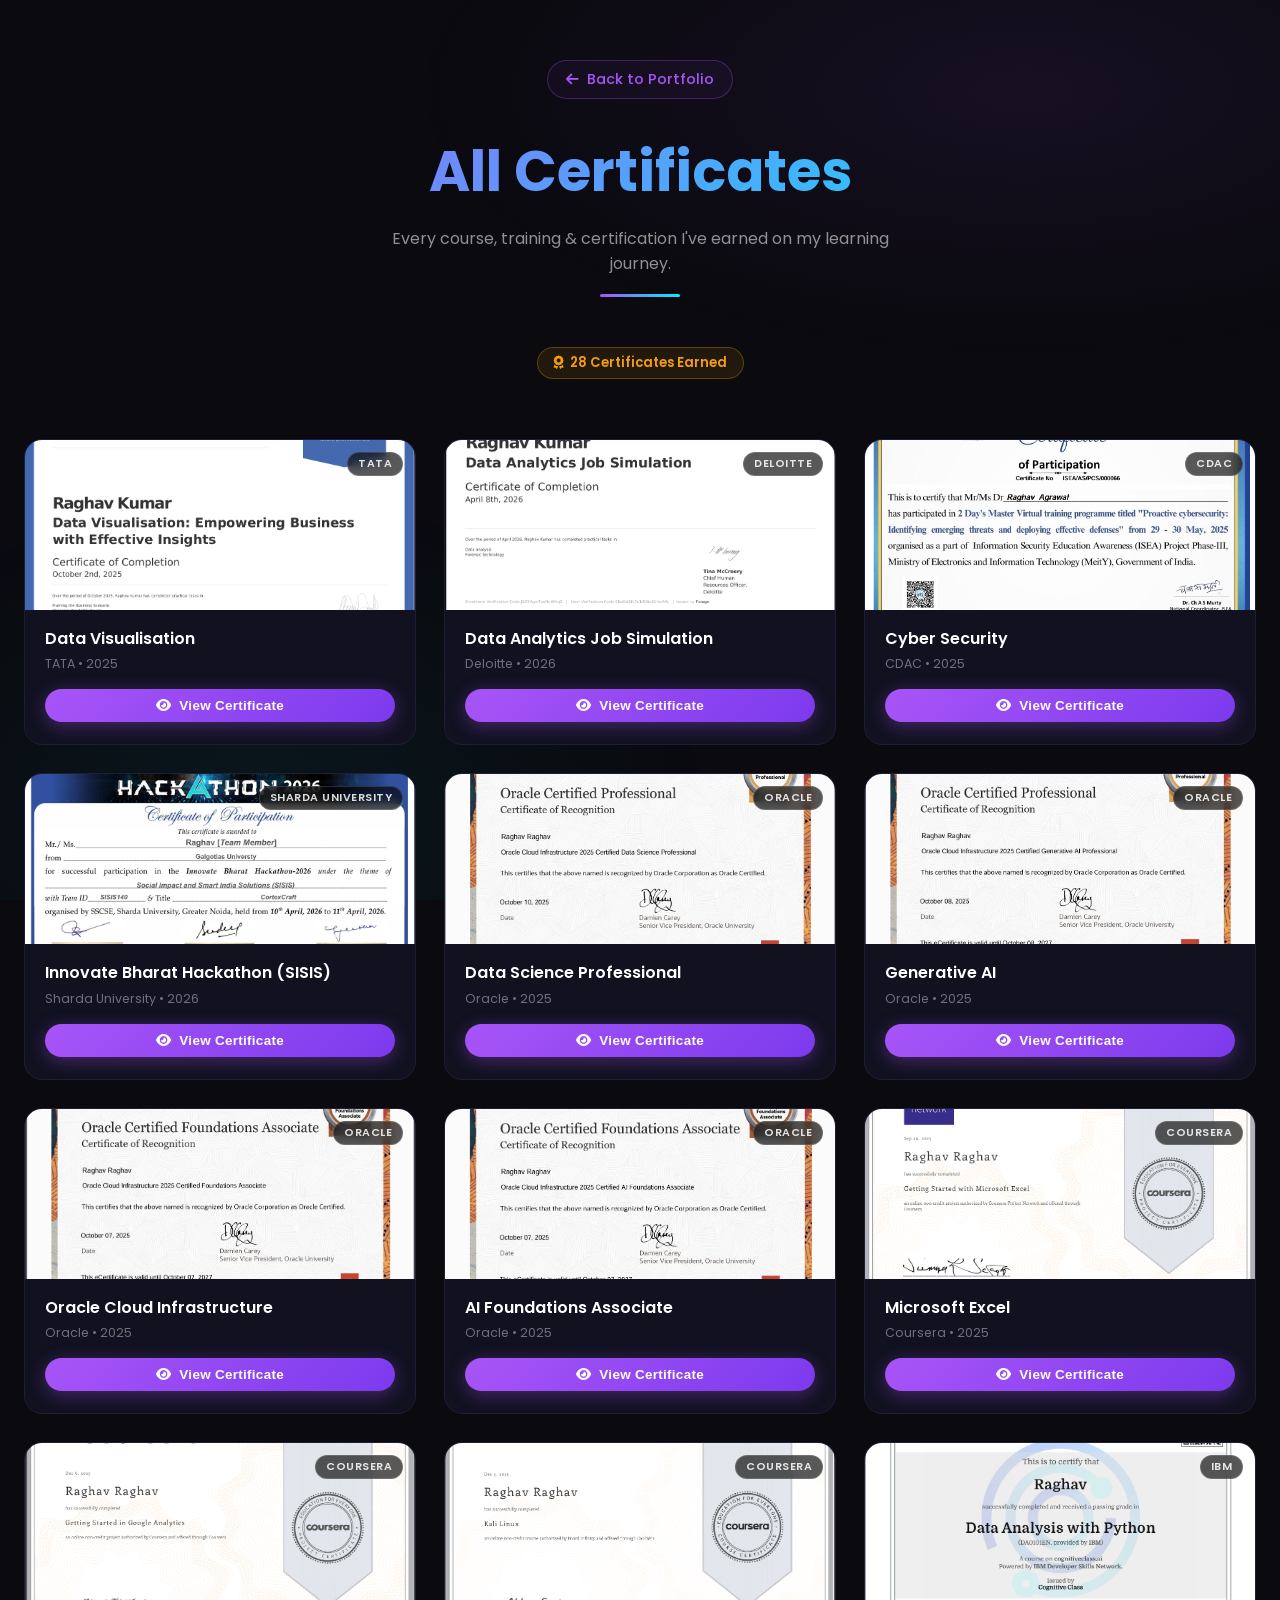
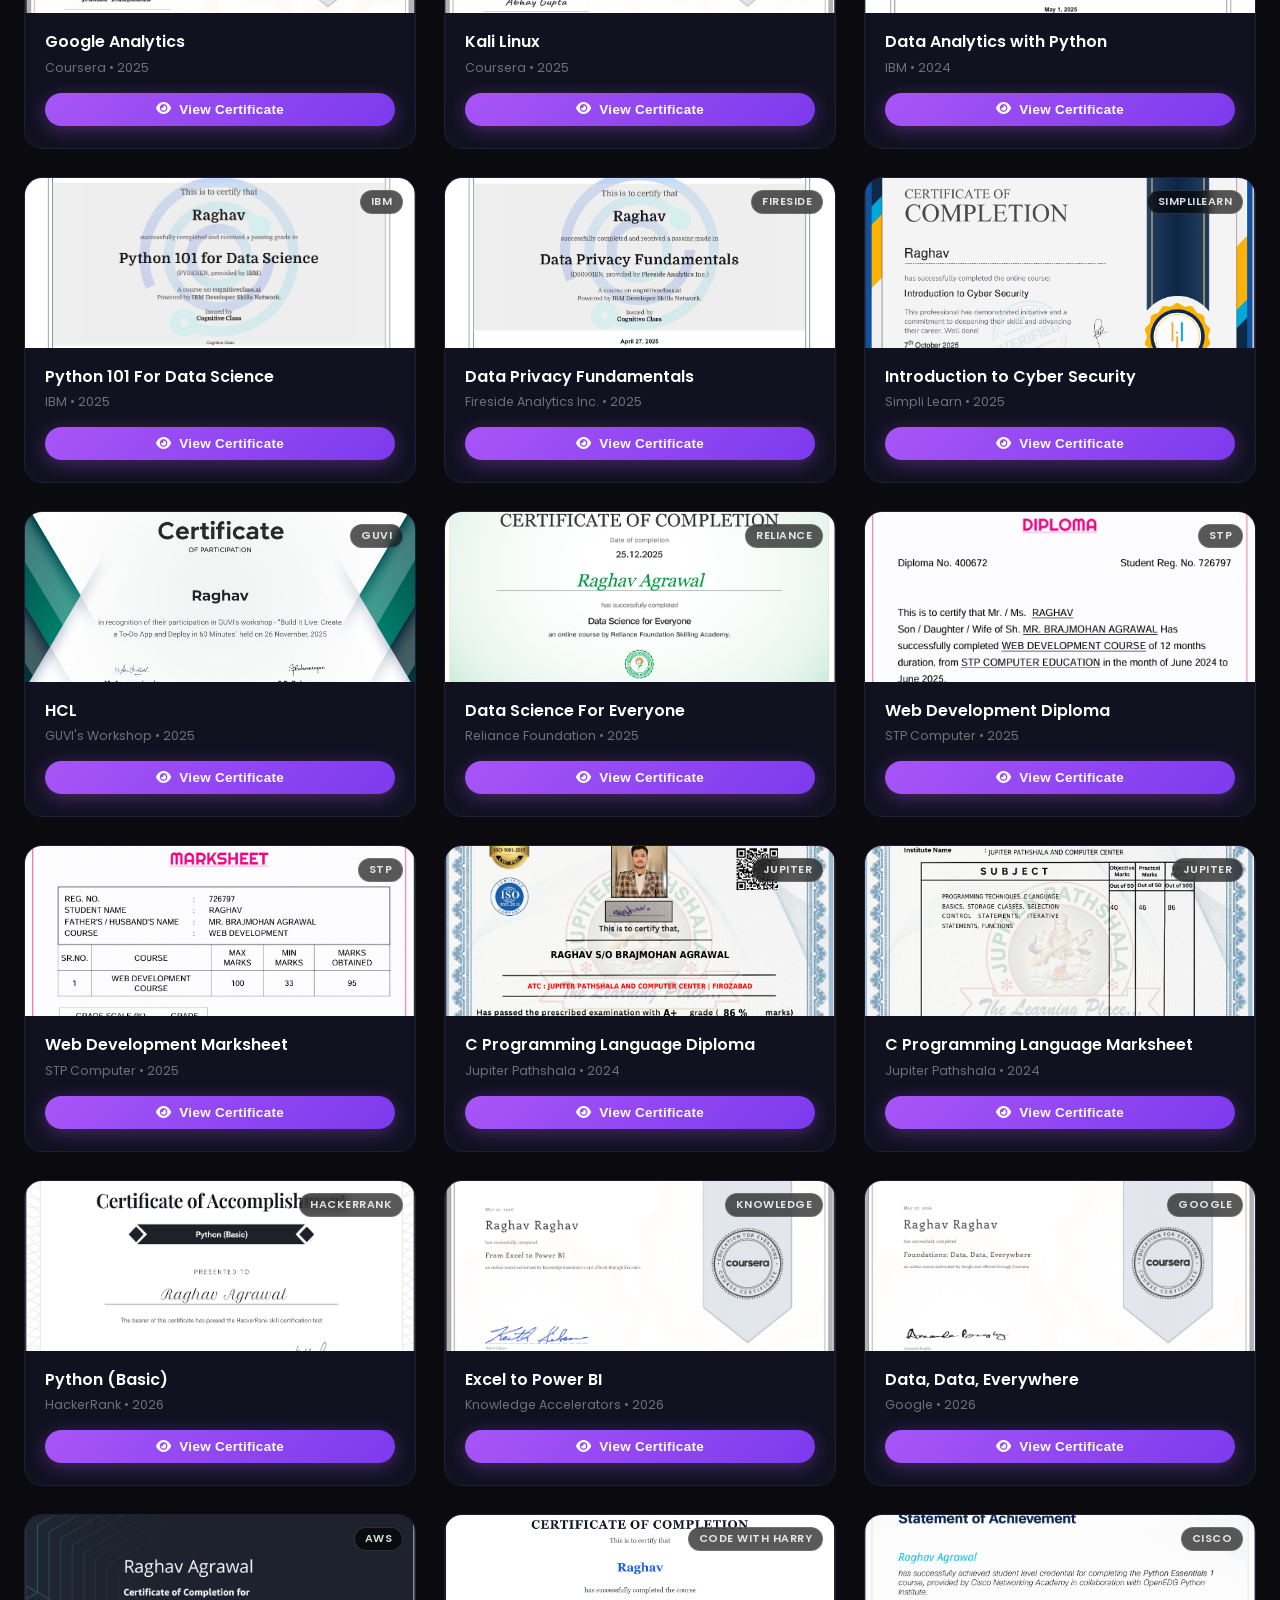
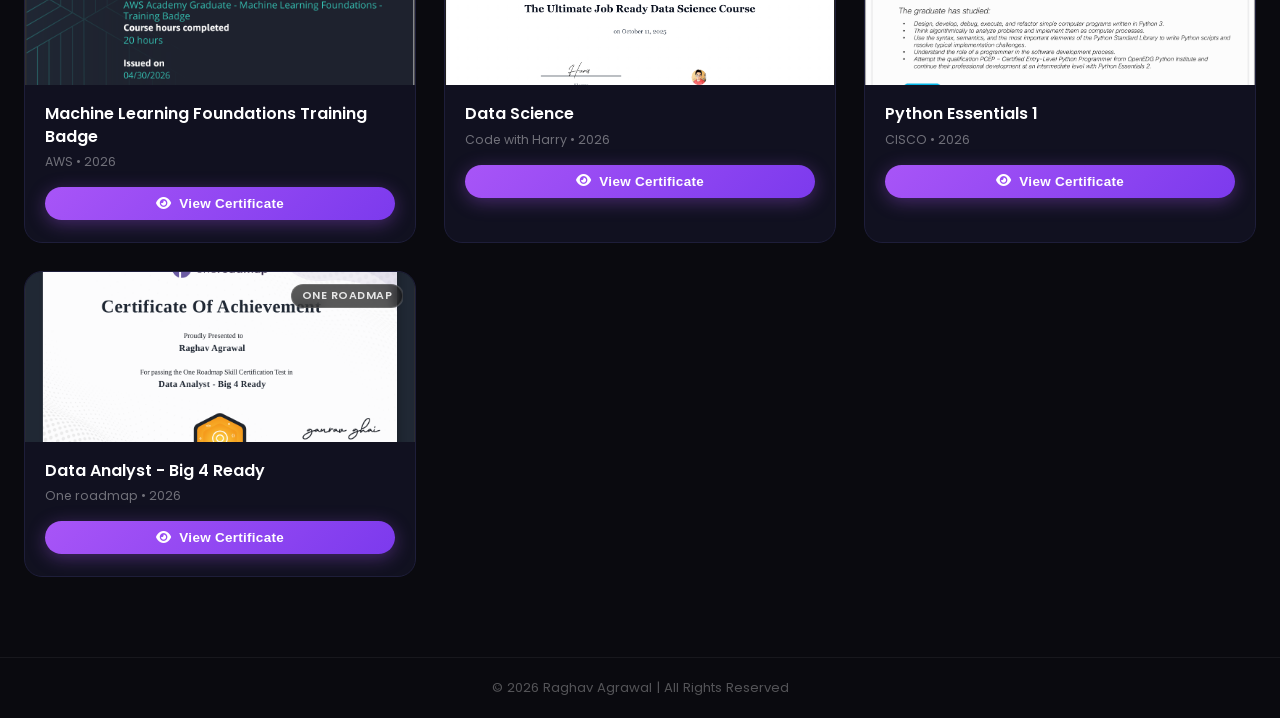
==== commit 69529e74: "Update all-certificates.html" ====
--- a/all-certificates.html
+++ b/all-certificates.html
@@ -387,7 +387,23 @@
     </div>
   </div>
 
-  <!-- 2 -->
+ <!-- 2 -->
+  <div class="cert-card" onclick="openLight('assets/Certificates/Deloitte.png','Data	Analytics	Job	Simulation — Deloitte • 2026')">
+    <div class="cert-img-wrap">
+      <img src="assets/Certificates/Deloitte.png" alt="Data	Analytics	Job	Simulation">
+      <span class="cert-issuer">Deloitte</span>
+      <div class="zoom-overlay"><i class="fas fa-search-plus"></i></div>
+    </div>
+    <div class="card-body">
+      <h3>Data	Analytics	Job	Simulation</h3>
+      <p class="year">Deloitte • 2026</p>
+      <button class="btn-view" onclick="event.stopPropagation(); openLight('assets/Certificates/Deloitte.png','Data	Analytics	Job	Simulation — Deloitte • 2026')">
+        <i class="fas fa-eye"></i> View Certificate
+      </button>
+    </div>
+  </div>
+
+  <!-- 3 -->
   <div class="cert-card" onclick="openLight('assets/Certificates/CDAC.png','Cyber Security — CDAC • 2025')">
     <div class="cert-img-wrap">
       <img src="assets/Certificates/CDAC.png" alt="Cyber Security CDAC">
@@ -402,23 +418,8 @@
       </button>
     </div>
   </div>
- <!-- 27 -->
-  <div class="cert-card" onclick="openLight('assets/Certificates/Deloitte.png','Data	Analytics	Job	Simulation — Deloitte • 2026')">
-    <div class="cert-img-wrap">
-      <img src="assets/Certificates/Deloitte.png" alt="Data	Analytics	Job	Simulation">
-      <span class="cert-issuer">Deloitte</span>
-      <div class="zoom-overlay"><i class="fas fa-search-plus"></i></div>
-    </div>
-    <div class="card-body">
-      <h3>Data	Analytics	Job	Simulation</h3>
-      <p class="year">Deloitte • 2026</p>
-      <button class="btn-view" onclick="event.stopPropagation(); openLight('assets/Certificates/Deloitte.png','Data	Analytics	Job	Simulation — Deloitte • 2026')">
-        <i class="fas fa-eye"></i> View Certificate
-      </button>
-    </div>
-  </div>
-
-  <!-- 28 -->
+ 
+  <!-- 4 -->
   <div class="cert-card" onclick="openLight('assets/Certificates/Hackathon.png','Innovate Bharat Hackathon (SISIS) — Sharda University • 2026')">
     <div class="cert-img-wrap">
       <img src="assets/Certificates/Hackathon.png" alt="Innovate Bharat Hackathon (SISIS)">
@@ -435,7 +436,7 @@
   </div>
 
 
-  <!-- 3 -->
+  <!-- 5 -->
   <div class="cert-card" onclick="openLight('assets/Certificates/Data Science Profissional.png','Data Science Professional — Oracle • 2025')">
     <div class="cert-img-wrap">
       <img src="assets/Certificates/Data Science Profissional.png" alt="Data Science Professional">
@@ -451,7 +452,7 @@
     </div>
   </div>
 
-  <!-- 4 -->
+  <!-- 6 -->
   <div class="cert-card" onclick="openLight('assets/Certificates/Generative Ai.png','Generative AI — Oracle • 2025')">
     <div class="cert-img-wrap">
       <img src="assets/Certificates/Generative Ai.png" alt="Generative AI">
@@ -467,7 +468,7 @@
     </div>
   </div>
 
-  <!-- 5 -->
+  <!-- 7 -->
   <div class="cert-card" onclick="openLight('assets/Certificates/Oracle Cloud Infrastructure.png','Oracle Cloud Infrastructure • 2025')">
     <div class="cert-img-wrap">
       <img src="assets/Certificates/Oracle Cloud Infrastructure.png" alt="Oracle Cloud Infrastructure">
@@ -483,7 +484,7 @@
     </div>
   </div>
 
-  <!-- 6 -->
+  <!-- 8 -->
   <div class="cert-card" onclick="openLight('assets/Certificates/AI Foundations Associate.png','AI Foundations Associate — Oracle • 2025')">
     <div class="cert-img-wrap">
       <img src="assets/Certificates/AI Foundations Associate.png" alt="AI Foundations Associate">
@@ -499,7 +500,7 @@
     </div>
   </div>
 
-  <!-- 7 -->
+  <!-- 9 -->
   <div class="cert-card" onclick="openLight('assets/Certificates/Microsoft Excel.png','Microsoft Excel — Coursera • 2025')">
     <div class="cert-img-wrap">
       <img src="assets/Certificates/Microsoft Excel.png" alt="Microsoft Excel">
@@ -515,7 +516,7 @@
     </div>
   </div>
 
-  <!-- 8 -->
+  <!-- 10 -->
   <div class="cert-card" onclick="openLight('assets/Certificates/Google Analytics.png','Google Analytics — Coursera • 2025')">
     <div class="cert-img-wrap">
       <img src="assets/Certificates/Google Analytics.png" alt="Google Analytics">
@@ -531,7 +532,7 @@
     </div>
   </div>
 
-  <!-- 9 -->
+  <!-- 11 -->
   <div class="cert-card" onclick="openLight('assets/Certificates/Kali linux.png','Kali Linux — Coursera • 2025')">
     <div class="cert-img-wrap">
       <img src="assets/Certificates/Kali linux.png" alt="Kali Linux">
@@ -547,7 +548,7 @@
     </div>
   </div>
 
-  <!-- 10 -->
+  <!-- 12 -->
   <div class="cert-card" onclick="openLight('assets/Certificates/Data Analysis with Python IBM.png','Data Analytics with Python — IBM • 2024')">
     <div class="cert-img-wrap">
       <img src="assets/Certificates/Data Analysis with Python IBM.png" alt="Data Analysis IBM">
@@ -563,7 +564,7 @@
     </div>
   </div>
 
-  <!-- 11 -->
+  <!-- 13 -->
   <div class="cert-card" onclick="openLight('assets/Certificates/python.png','Python 101 For Data Science — IBM • 2025')">
     <div class="cert-img-wrap">
       <img src="assets/Certificates/python.png" alt="Python IBM">
@@ -579,7 +580,7 @@
     </div>
   </div>
 
-  <!-- 12 -->
+  <!-- 14 -->
   <div class="cert-card" onclick="openLight('assets/Certificates/Data Privacy Fundamentals.png','Data Privacy Fundamentals • 2025')">
     <div class="cert-img-wrap">
       <img src="assets/Certificates/Data Privacy Fundamentals.png" alt="Data Privacy">
@@ -595,7 +596,7 @@
     </div>
   </div>
 
-  <!-- 13 -->
+  <!-- 15 -->
   <div class="cert-card" onclick="openLight('assets/Certificates/Cyber Security.png','Introduction to Cyber Security — Simpli Learn • 2025')">
     <div class="cert-img-wrap">
       <img src="assets/Certificates/Cyber Security.png" alt="Cyber Security">
@@ -611,7 +612,7 @@
     </div>
   </div>
 
-  <!-- 14 -->
+  <!-- 16 -->
   <div class="cert-card" onclick="openLight('assets/Certificates/HCL.jpg','HCL — GUVI Workshop • 2025')">
     <div class="cert-img-wrap">
       <img src="assets/Certificates/HCL.jpg" alt="HCL">
@@ -627,7 +628,7 @@
     </div>
   </div>
 
-  <!-- 15 -->
+  <!-- 17 -->
   <div class="cert-card" onclick="openLight('assets/Certificates/Data-Science-for-Everyone.png','Data Science For Everyone — Reliance Foundation • 2025')">
     <div class="cert-img-wrap">
       <img src="assets/Certificates/Data-Science-for-Everyone.png" alt="Data Science">
@@ -643,7 +644,7 @@
     </div>
   </div>
 
-  <!-- 16 -->
+  <!-- 18 -->
   <div class="cert-card" onclick="openLight('assets/Certificates/web development diploma.png','Web Development Diploma — STP Computer • 2025')">
     <div class="cert-img-wrap">
       <img src="assets/Certificates/web development diploma.png" alt="Web Development Diploma">
@@ -659,7 +660,7 @@
     </div>
   </div>
 
-  <!-- 17 -->
+  <!-- 19 -->
   <div class="cert-card" onclick="openLight('assets/Certificates/Web Deblopment Marksheet.png','Web Development Marksheet — STP Computer • 2025')">
     <div class="cert-img-wrap">
       <img src="assets/Certificates/Web Deblopment Marksheet.png" alt="Web Development Marksheet">
@@ -675,7 +676,7 @@
     </div>
   </div>
 
-  <!-- 18 -->
+  <!-- 20 -->
   <div class="cert-card" onclick="openLight('assets/Certificates/C Programming Language.png','C Programming Language Diploma — Jupiter Pathshala • 2024')">
     <div class="cert-img-wrap">
       <img src="assets/Certificates/C Programming Language.png" alt="C Programming">
@@ -691,7 +692,7 @@
     </div>
   </div>
 
-  <!-- 19 -->
+  <!-- 21 -->
   <div class="cert-card" onclick="openLight('assets/Certificates/C Programming Language Marksheet.png','C Programming Marksheet — Jupiter Pathshala • 2024')">
     <div class="cert-img-wrap">
       <img src="assets/Certificates/C Programming Language Marksheet.png" alt="C Programming Marksheet">
@@ -707,7 +708,7 @@
     </div>
   </div>
 
-  <!-- 20 -->
+  <!-- 22 -->
   <div class="cert-card" onclick="openLight('assets/Certificates/Hacker rank.png','Python (Basic) — HackerRank • 2026')">
     <div class="cert-img-wrap">
       <img src="assets/Certificates/Hacker rank.png" alt="HackerRank Python">
@@ -723,7 +724,7 @@
     </div>
   </div>
 
-  <!-- 21 -->
+  <!-- 23 -->
   <div class="cert-card" onclick="openLight('assets/Certificates/Excel to Power BI.png','Excel to Power BI — Knowledge Accelerators • 2026')">
     <div class="cert-img-wrap">
       <img src="assets/Certificates/Excel to Power BI.png" alt="Excel to Power BI">
@@ -739,7 +740,7 @@
     </div>
   </div>
 
-  <!-- 22 -->
+  <!-- 24 -->
   <div class="cert-card" onclick="openLight('assets/Certificates/Data, Data EveryWhere.png','Data, Data, Everywhere — Google • 2026')">
     <div class="cert-img-wrap">
       <img src="assets/Certificates/Data, Data EveryWhere.png" alt="Data Data Everywhere">
@@ -756,7 +757,7 @@
   </div>
  <!-- ====================================================================================================================================================================  -->
  <!-- ===================================================================================================================================================================== -->
-  <!-- 23 -->
+  <!-- 25 -->
   <div class="cert-card" onclick="openLight('assets/Certificates/AWS ML.png','AWS ML — AWS • 2026')">
     <div class="cert-img-wrap">
       <img src="assets/Certificates/AWS ML.png" alt="AWS ML">
@@ -772,7 +773,7 @@
     </div>
   </div>
 
-    <!-- 24 -->
+    <!-- 26 -->
   <div class="cert-card" onclick="openLight('assets/Certificates/Code with Harry.png','Data Science — Code with Harry • 2026')">
     <div class="cert-img-wrap">
       <img src="assets/Certificates/Code with Harry.png" alt="Data Science">
@@ -788,7 +789,7 @@
     </div>
   </div>
 
-  <!-- 25 -->
+  <!-- 27 -->
   <div class="cert-card" onclick="openLight('assets/Certificates/Python PI.png','Python Essentials 1 — CISCO • 2026')">
     <div class="cert-img-wrap">
       <img src="assets/Certificates/Python PI.png" alt="Python Essentials 1">
@@ -804,7 +805,7 @@
     </div>
   </div>
 
-  <!-- 26 -->
+  <!-- 28 -->
   <div class="cert-card" onclick="openLight('assets/Certificates/One roadmap.png','Data Analyst - Big 4 Ready — One roadmap • 2026')">
     <div class="cert-img-wrap">
       <img src="assets/Certificates/One roadmap.png" alt="Data Analyst">
@@ -821,8 +822,6 @@
   </div>
 
     </div>
-
-
 </div>
 
 <!-- Lightbox -->
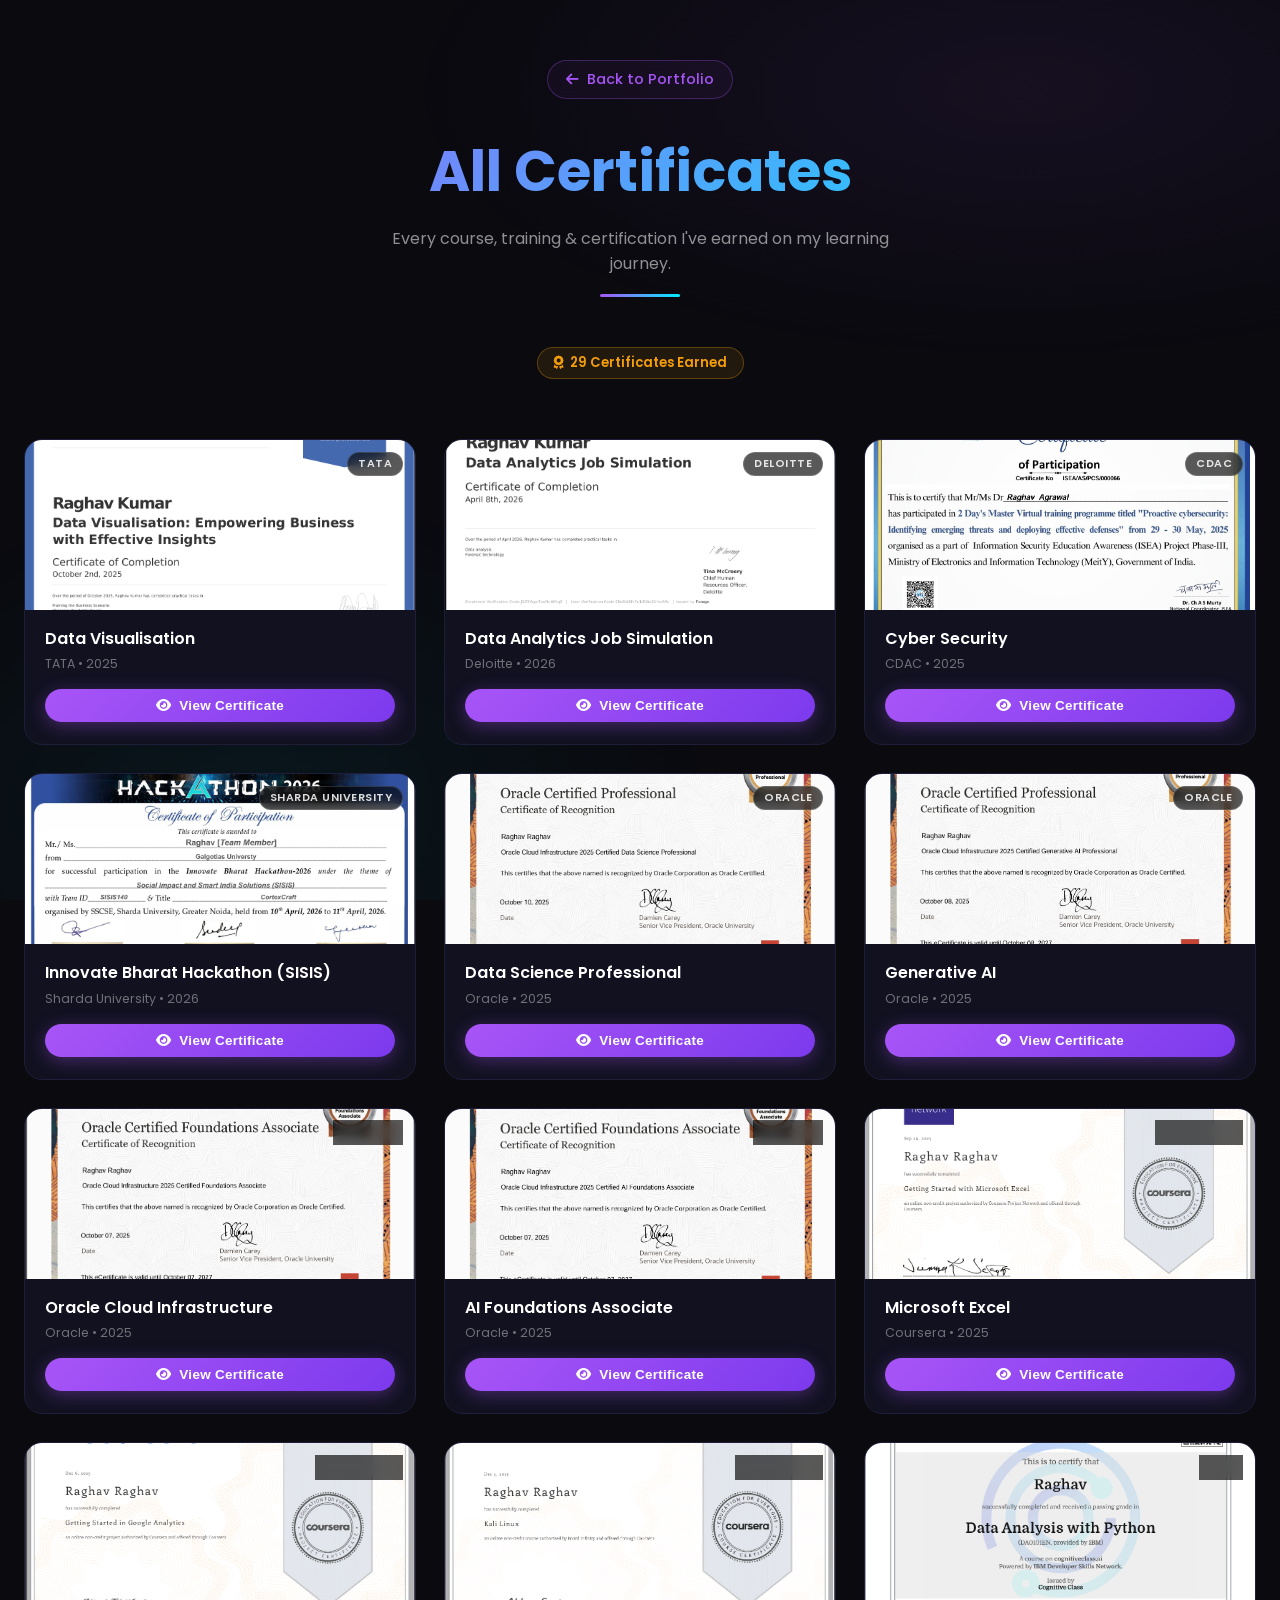
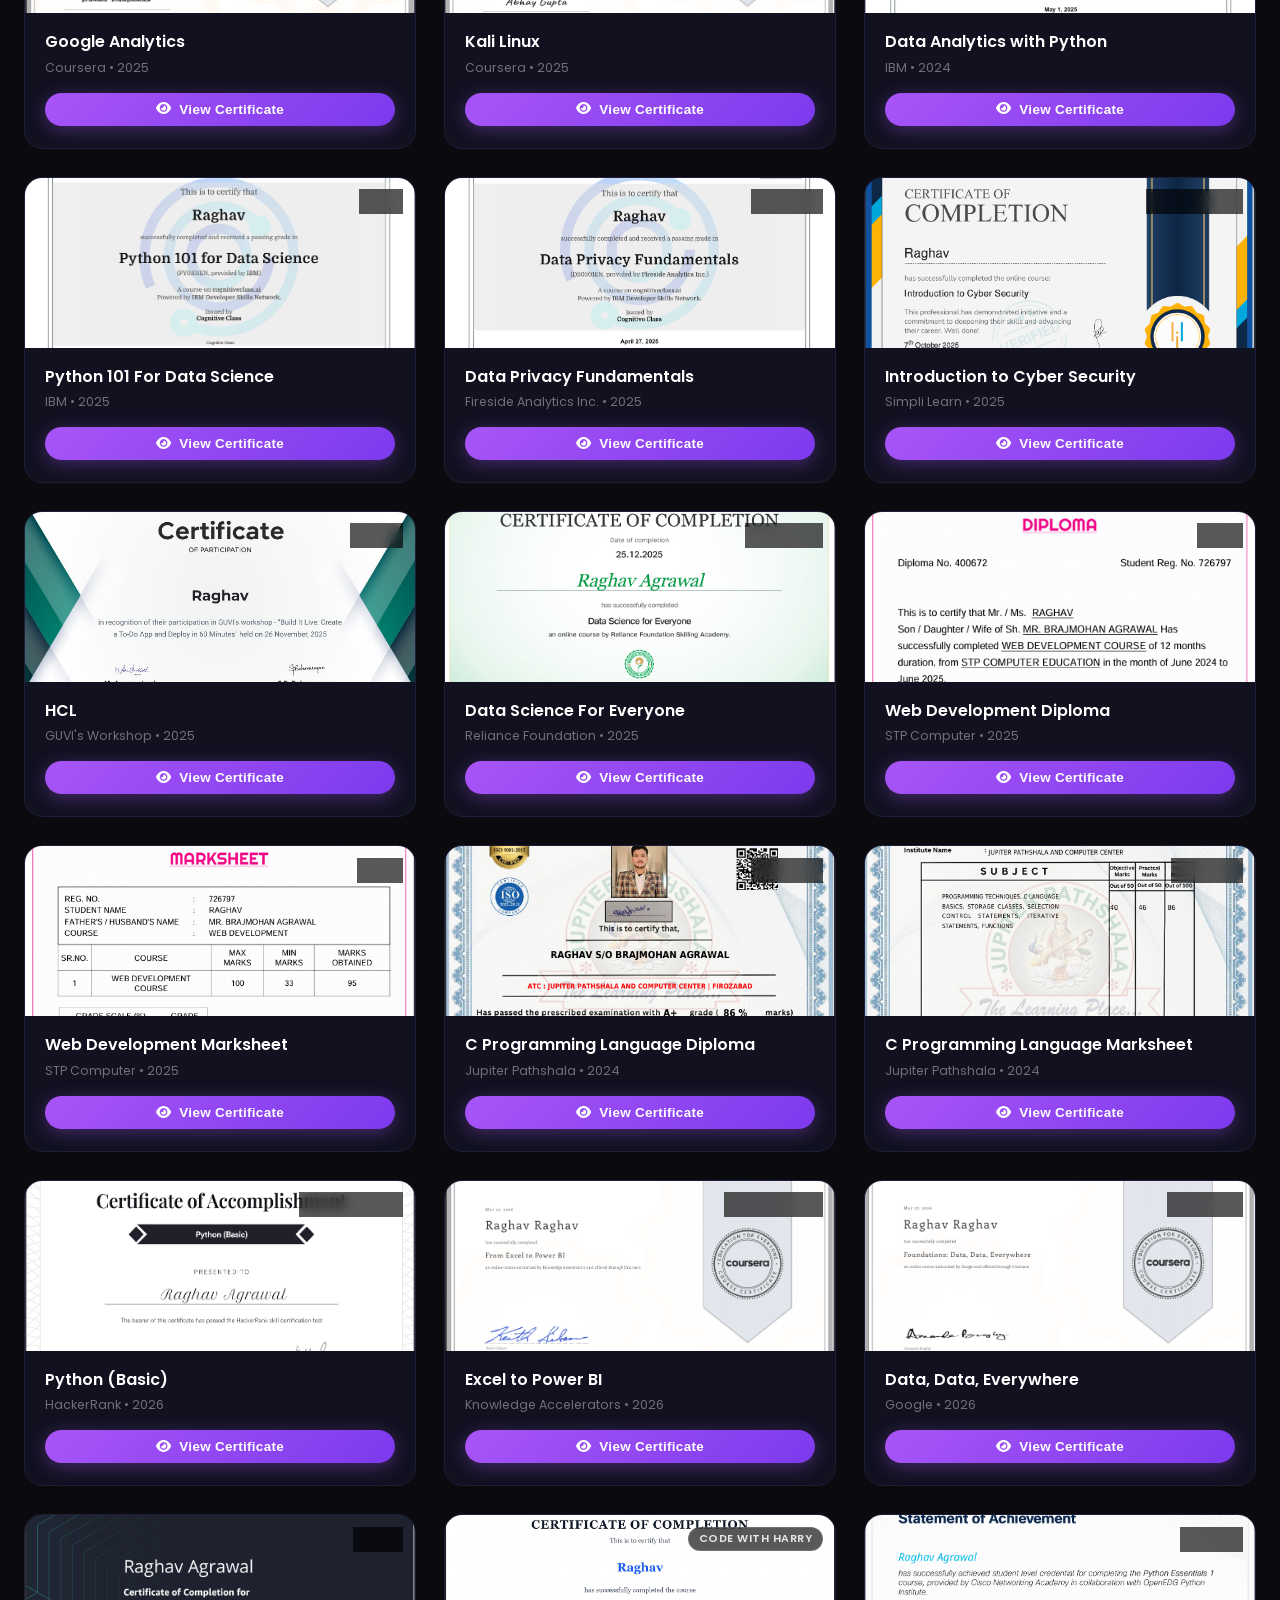
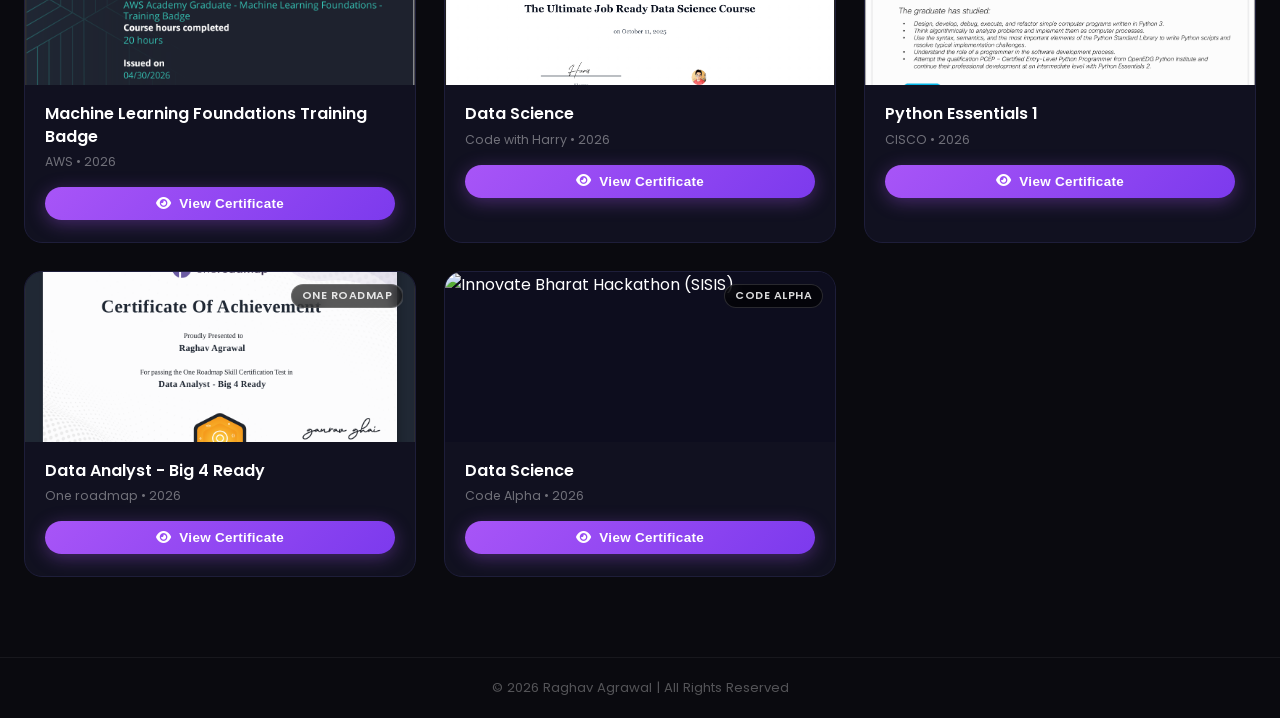
==== commit 0c108422: "Update all-certificates.html" ====
--- a/all-certificates.html
+++ b/all-certificates.html
@@ -366,7 +366,7 @@
   <h1>All Certificates</h1>
   <p>Every course, training & certification I've earned on my learning journey.</p>
   <div class="divider"></div>
-  <div class="cert-count"><i class="fas fa-award"></i> 28 Certificates Earned</div>
+  <div class="cert-count"><i class="fas fa-award"></i> 29 Certificates Earned</div>
 </div>
 
 <div class="certs-grid">
@@ -816,6 +816,21 @@
       <h3>Data Analyst - Big 4 Ready</h3>
       <p class="year">One roadmap • 2026</p>
       <button class="btn-view" onclick="event.stopPropagation(); openLight('assets/Certificates/One roadmap.png','Data Analyst - Big 4 Ready — One roadmap • 2026')">
+        <i class="fas fa-eye"></i> View Certificate
+      </button>
+    </div>
+  </div>
+ <!-- 29 -->
+  <div class="cert-card" onclick="openLight('assets/Certificates/Code Alpha.png','Data Science — Code Alpha • 2026')">
+    <div class="cert-img-wrap">
+      <img src="assets/Certificates/Code Alpha.png" alt="Innovate Bharat Hackathon (SISIS)">
+      <span class="cert-issuer">Code Alpha</span>
+      <div class="zoom-overlay"><i class="fas fa-search-plus"></i></div>
+    </div>
+    <div class="card-body">
+      <h3>Data Science</h3>
+      <p class="year">Code Alpha • 2026</p>
+      <button class="btn-view" onclick="event.stopPropagation(); openLight('assets/Certificates/Code Alpha.png','Data Data Science — Code Alpha • 2026')">
         <i class="fas fa-eye"></i> View Certificate
       </button>
     </div>
